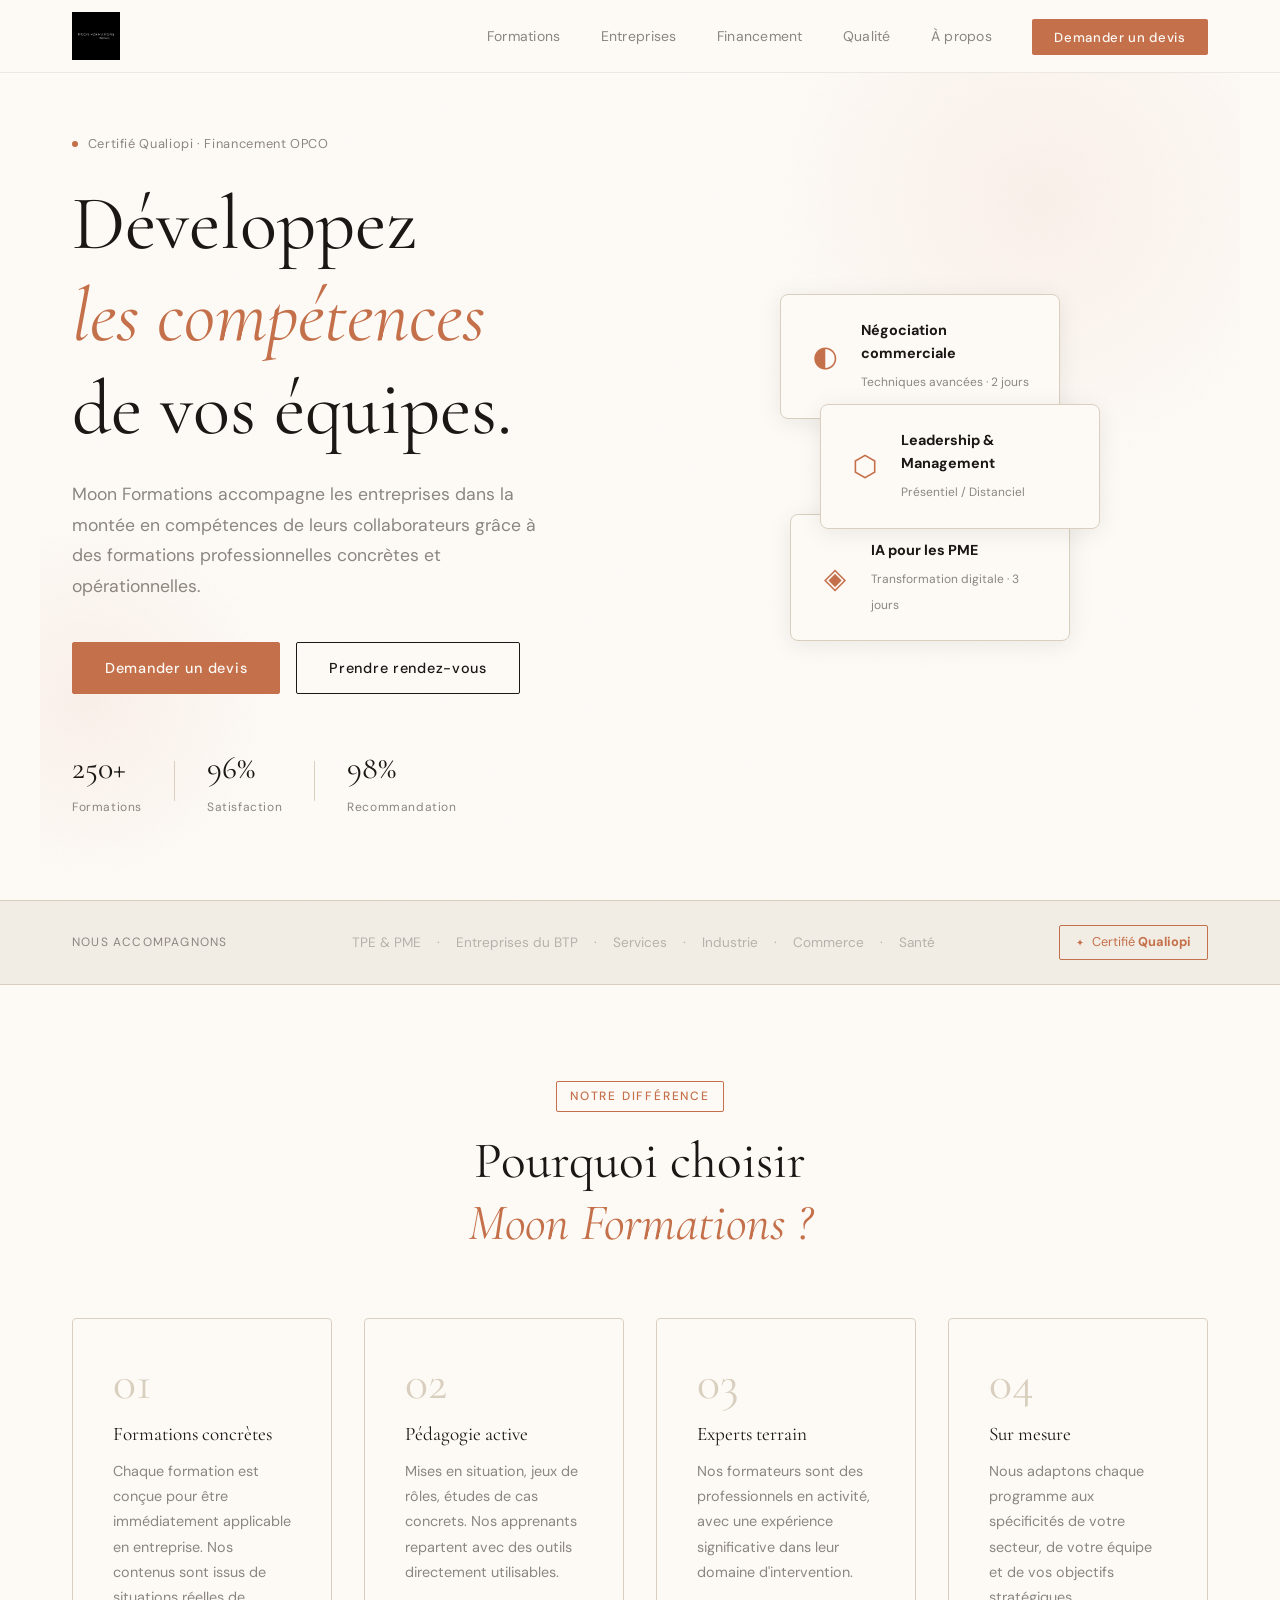
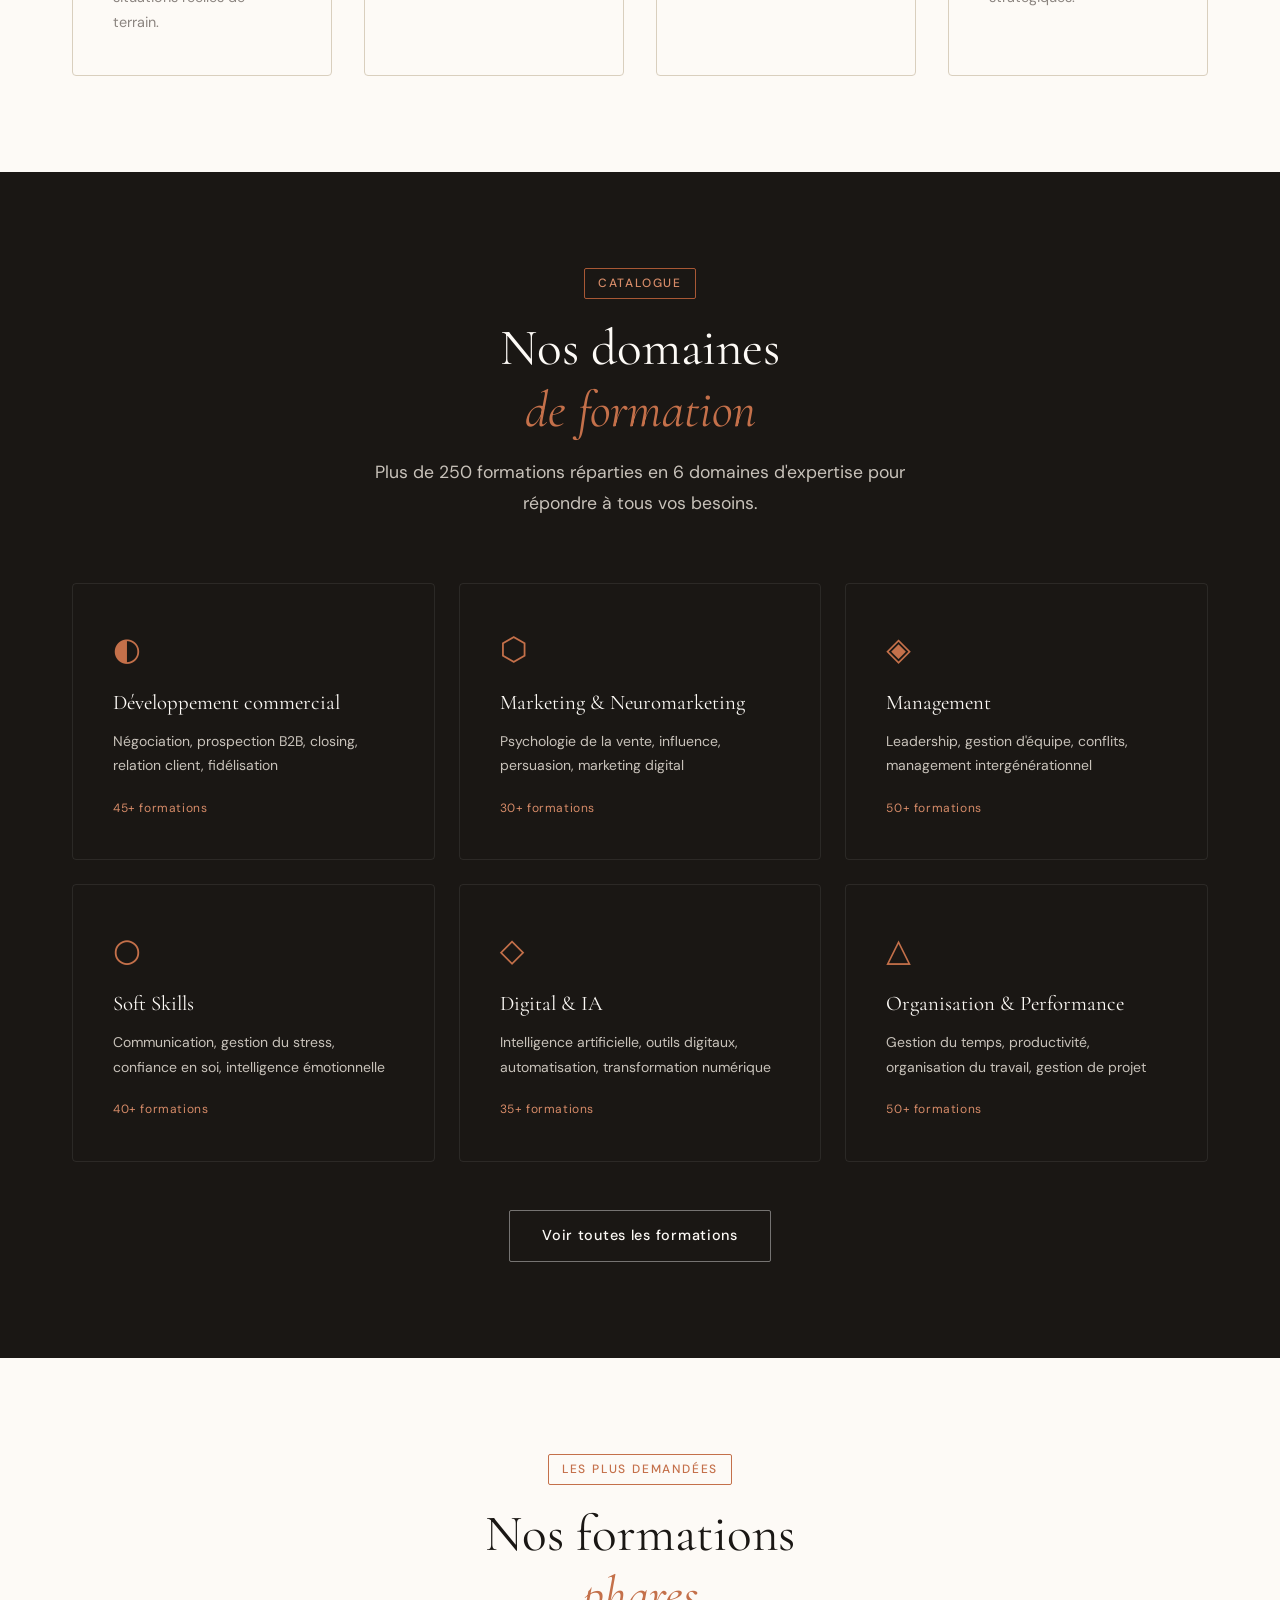
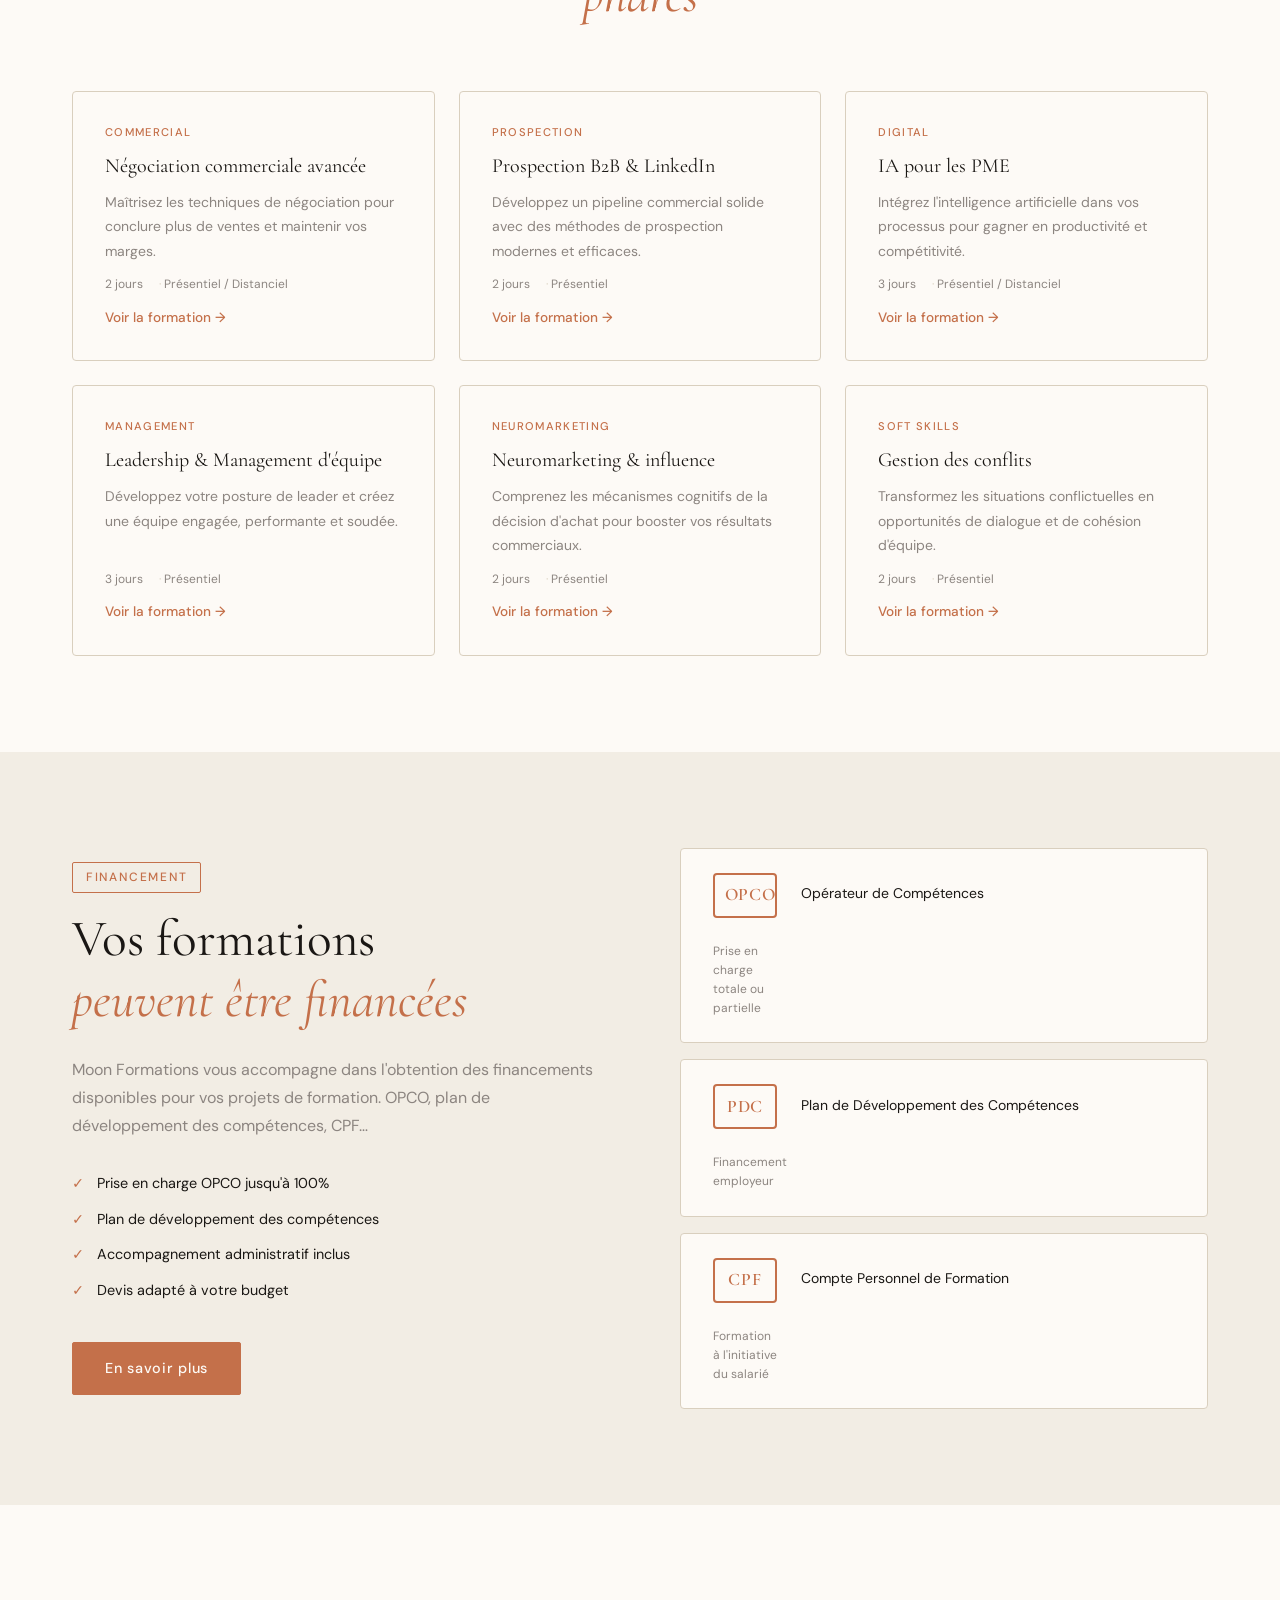
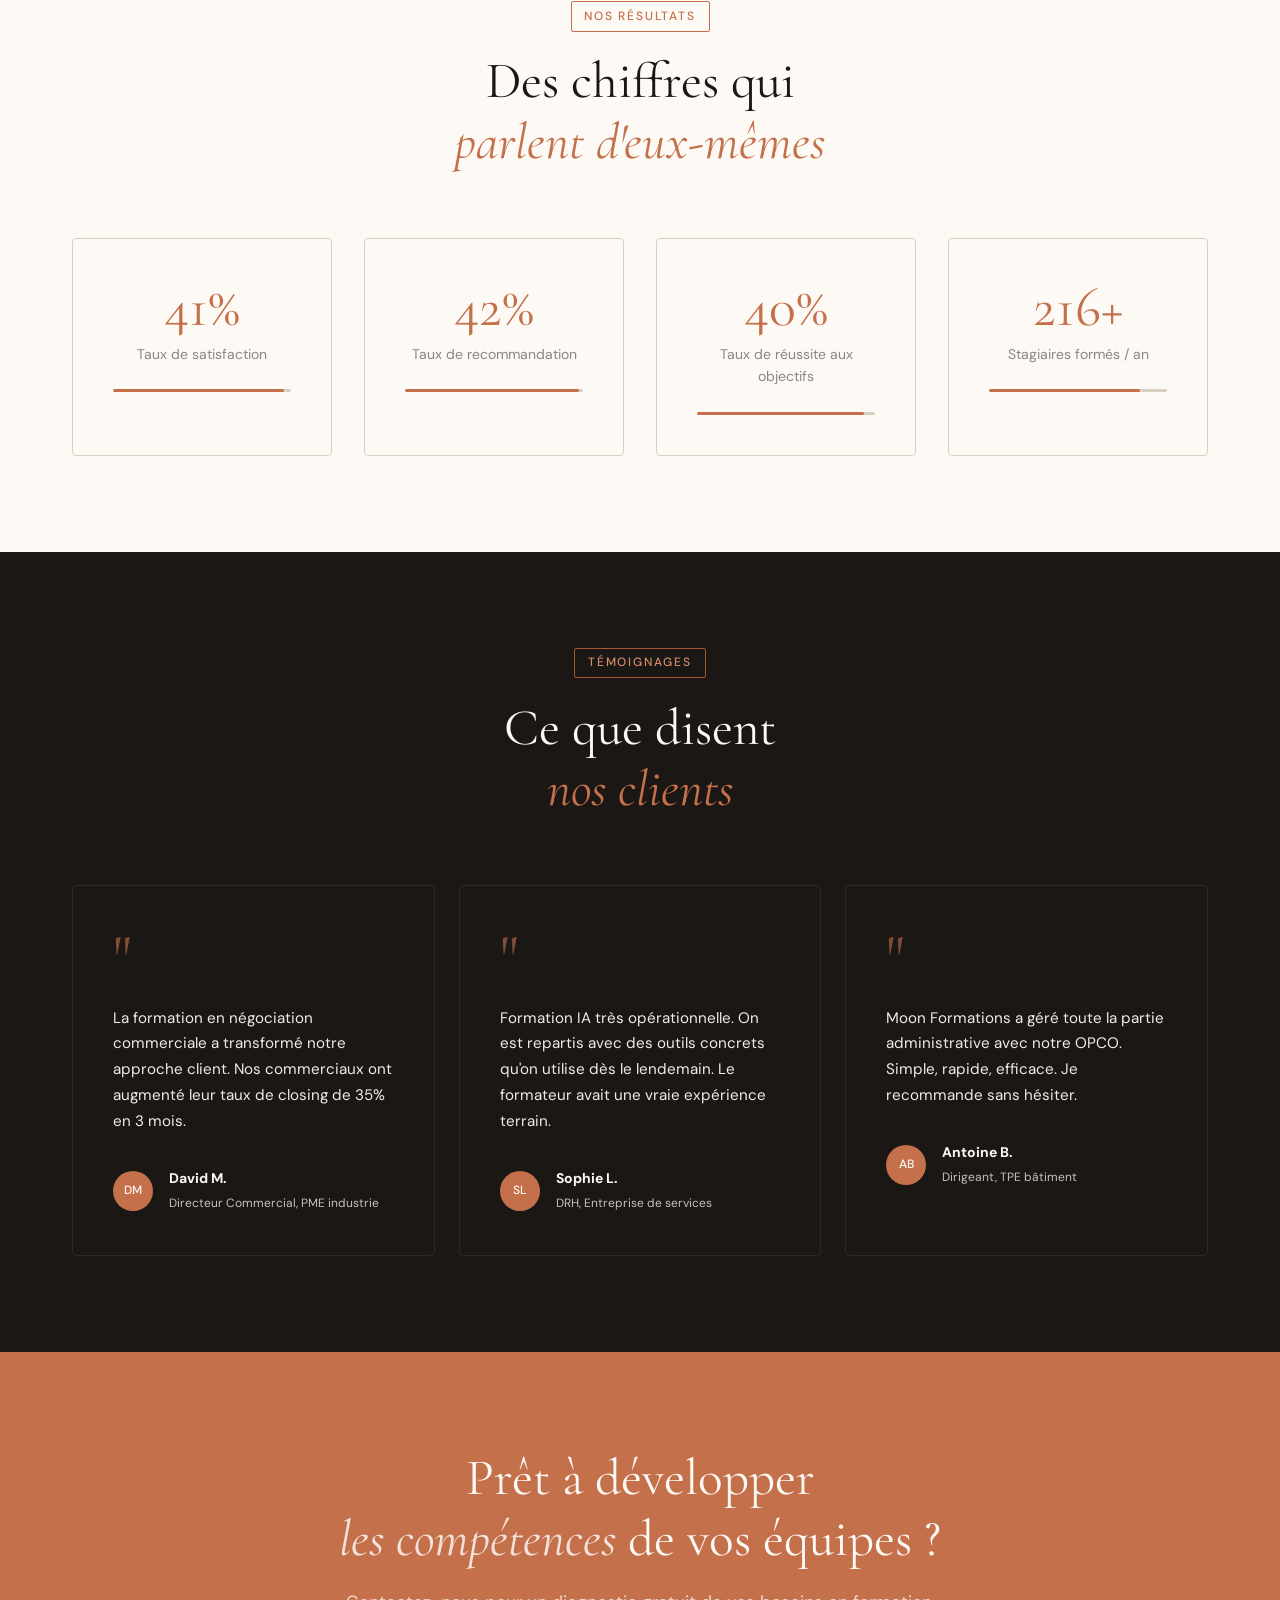
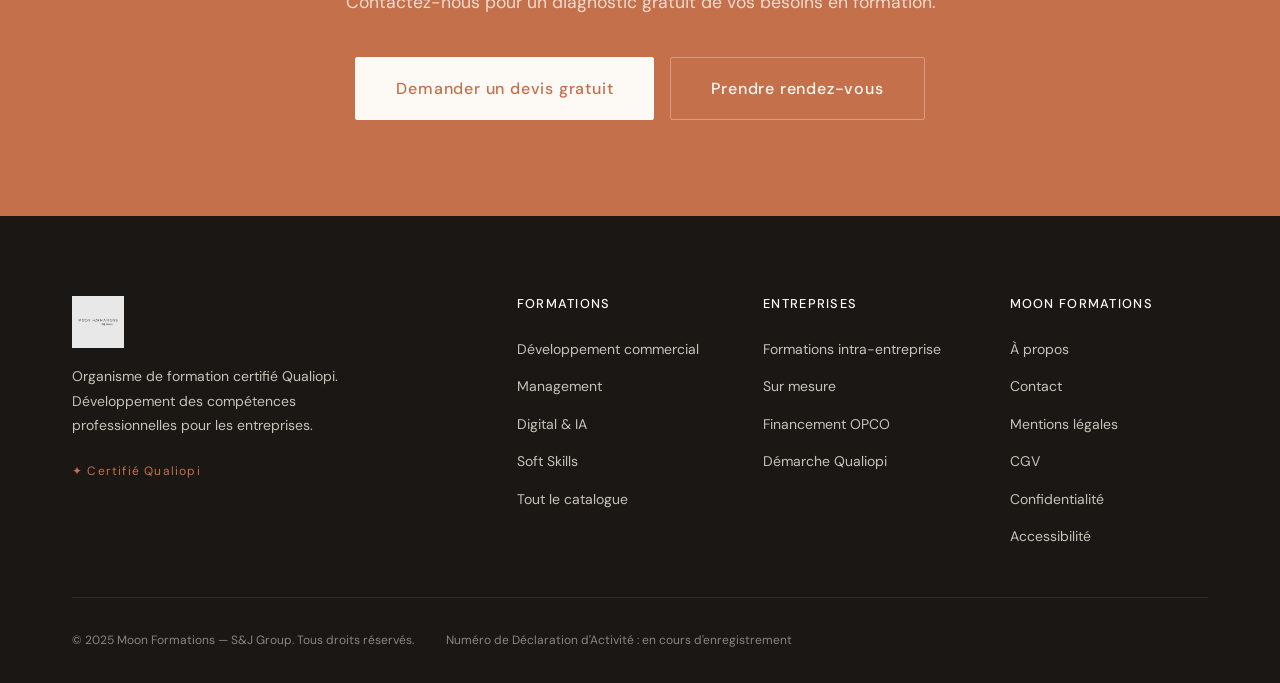
==== index.html @ 765ee3ae "Add files via upload" ====
<!DOCTYPE html>
<html lang="fr">
<head>
  <meta charset="UTF-8">
  <meta name="viewport" content="width=device-width, initial-scale=1.0">
  <title>Moon Formations — Développez les compétences de vos équipes</title>
  <meta name="description" content="Moon Formations, organisme certifié Qualiopi. Formations professionnelles en négociation commerciale, management, IA, soft skills pour TPE et PME. Financement OPCO disponible.">
  <meta name="keywords" content="formation négociation commerciale, formation prospection B2B, formation relation client, formation neuromarketing, formation commerciale entreprise, formation IA PME, formation management, Qualiopi">
  <link rel="preconnect" href="https://fonts.googleapis.com">
  <link rel="preconnect" href="https://fonts.gstatic.com" crossorigin>
  <link href="https://fonts.googleapis.com/css2?family=Cormorant+Garamond:ital,wght@0,300;0,400;0,500;0,600;1,300;1,400&family=DM+Sans:wght@300;400;500&display=swap" rel="stylesheet">
  <link rel="stylesheet" href="styles.css">
</head>
<body>

  <!-- NAVIGATION -->
  <nav class="navbar" id="navbar">
    <div class="nav-container">
      <a href="index.html" class="nav-logo"><img src="logo.png" alt="Moon Formations" class="nav-logo-img"></a>
      <button class="nav-toggle" id="navToggle" aria-label="Menu">
        <span></span><span></span><span></span>
      </button>
      <ul class="nav-menu" id="navMenu">
        <li><a href="catalogue.html" class="nav-link">Formations</a></li>
        <li><a href="entreprises.html" class="nav-link">Entreprises</a></li>
        <li><a href="financement.html" class="nav-link">Financement</a></li>
        <li><a href="qualite.html" class="nav-link">Qualité</a></li>
        <li><a href="apropos.html" class="nav-link">À propos</a></li>
        <li><a href="contact.html" class="nav-cta">Demander un devis</a></li>
      </ul>
    </div>
  </nav>

  <!-- HERO -->
  <section class="hero">
    <div class="hero-bg">
      <div class="hero-grain"></div>
      <div class="hero-circle hero-circle-1"></div>
      <div class="hero-circle hero-circle-2"></div>
    </div>
    <div class="hero-content">
      <div class="hero-badge">
        <span class="badge-dot"></span>
        <span>Certifié Qualiopi · Financement OPCO</span>
      </div>
      <h1 class="hero-title">
        Développez<br>
        <em>les compétences</em><br>
        de vos équipes.
      </h1>
      <p class="hero-subtitle">Moon Formations accompagne les entreprises dans la montée en compétences de leurs collaborateurs grâce à des formations professionnelles concrètes et opérationnelles.</p>
      <div class="hero-actions">
        <a href="contact.html" class="btn btn-primary">Demander un devis</a>
        <a href="contact.html#rdv" class="btn btn-secondary">Prendre rendez-vous</a>
      </div>
      <div class="hero-stats">
        <div class="stat">
          <span class="stat-number">250+</span>
          <span class="stat-label">Formations</span>
        </div>
        <div class="stat-divider"></div>
        <div class="stat">
          <span class="stat-number">96%</span>
          <span class="stat-label">Satisfaction</span>
        </div>
        <div class="stat-divider"></div>
        <div class="stat">
          <span class="stat-number">98%</span>
          <span class="stat-label">Recommandation</span>
        </div>
      </div>
    </div>
    <div class="hero-visual">
      <div class="hero-card-stack">
        <div class="hcard hcard-1">
          <div class="hcard-icon">◐</div>
          <div class="hcard-text">
            <strong>Négociation commerciale</strong>
            <span>Techniques avancées · 2 jours</span>
          </div>
        </div>
        <div class="hcard hcard-2">
          <div class="hcard-icon">⬡</div>
          <div class="hcard-text">
            <strong>Leadership & Management</strong>
            <span>Présentiel / Distanciel</span>
          </div>
        </div>
        <div class="hcard hcard-3">
          <div class="hcard-icon">◈</div>
          <div class="hcard-text">
            <strong>IA pour les PME</strong>
            <span>Transformation digitale · 3 jours</span>
          </div>
        </div>
      </div>
    </div>
  </section>

  <!-- LOGOS / CREDIBILITE -->
  <section class="trust-bar">
    <div class="container">
      <p class="trust-label">Nous accompagnons</p>
      <div class="trust-items">
        <span>TPE & PME</span>
        <span>·</span>
        <span>Entreprises du BTP</span>
        <span>·</span>
        <span>Services</span>
        <span>·</span>
        <span>Industrie</span>
        <span>·</span>
        <span>Commerce</span>
        <span>·</span>
        <span>Santé</span>
      </div>
      <div class="qualiopi-badge">
        <div class="qb-inner">
          <span class="qb-icon">✦</span>
          <span>Certifié <strong>Qualiopi</strong></span>
        </div>
      </div>
    </div>
  </section>

  <!-- POURQUOI CHOISIR MOON -->
  <section class="why section">
    <div class="container">
      <div class="section-header">
        <span class="section-tag">Notre différence</span>
        <h2>Pourquoi choisir<br><em>Moon Formations ?</em></h2>
      </div>
      <div class="why-grid">
        <div class="why-card">
          <div class="why-number">01</div>
          <h3>Formations concrètes</h3>
          <p>Chaque formation est conçue pour être immédiatement applicable en entreprise. Nos contenus sont issus de situations réelles de terrain.</p>
        </div>
        <div class="why-card">
          <div class="why-number">02</div>
          <h3>Pédagogie active</h3>
          <p>Mises en situation, jeux de rôles, études de cas concrets. Nos apprenants repartent avec des outils directement utilisables.</p>
        </div>
        <div class="why-card">
          <div class="why-number">03</div>
          <h3>Experts terrain</h3>
          <p>Nos formateurs sont des professionnels en activité, avec une expérience significative dans leur domaine d'intervention.</p>
        </div>
        <div class="why-card">
          <div class="why-number">04</div>
          <h3>Sur mesure</h3>
          <p>Nous adaptons chaque programme aux spécificités de votre secteur, de votre équipe et de vos objectifs stratégiques.</p>
        </div>
      </div>
    </div>
  </section>

  <!-- DOMAINES -->
  <section class="domains section section-dark">
    <div class="container">
      <div class="section-header light">
        <span class="section-tag">Catalogue</span>
        <h2>Nos domaines<br><em>de formation</em></h2>
        <p>Plus de 250 formations réparties en 6 domaines d'expertise pour répondre à tous vos besoins.</p>
      </div>
      <div class="domains-grid">
        <a href="catalogue.html?cat=commercial" class="domain-card">
          <div class="domain-icon">◐</div>
          <h3>Développement commercial</h3>
          <p>Négociation, prospection B2B, closing, relation client, fidélisation</p>
          <span class="domain-count">45+ formations</span>
        </a>
        <a href="catalogue.html?cat=marketing" class="domain-card">
          <div class="domain-icon">⬡</div>
          <h3>Marketing & Neuromarketing</h3>
          <p>Psychologie de la vente, influence, persuasion, marketing digital</p>
          <span class="domain-count">30+ formations</span>
        </a>
        <a href="catalogue.html?cat=management" class="domain-card">
          <div class="domain-icon">◈</div>
          <h3>Management</h3>
          <p>Leadership, gestion d'équipe, conflits, management intergénérationnel</p>
          <span class="domain-count">50+ formations</span>
        </a>
        <a href="catalogue.html?cat=softskills" class="domain-card">
          <div class="domain-icon">○</div>
          <h3>Soft Skills</h3>
          <p>Communication, gestion du stress, confiance en soi, intelligence émotionnelle</p>
          <span class="domain-count">40+ formations</span>
        </a>
        <a href="catalogue.html?cat=digital" class="domain-card">
          <div class="domain-icon">◇</div>
          <h3>Digital & IA</h3>
          <p>Intelligence artificielle, outils digitaux, automatisation, transformation numérique</p>
          <span class="domain-count">35+ formations</span>
        </a>
        <a href="catalogue.html?cat=organisation" class="domain-card">
          <div class="domain-icon">△</div>
          <h3>Organisation & Performance</h3>
          <p>Gestion du temps, productivité, organisation du travail, gestion de projet</p>
          <span class="domain-count">50+ formations</span>
        </a>
      </div>
      <div class="domains-cta">
        <a href="catalogue.html" class="btn btn-outline-light">Voir toutes les formations</a>
      </div>
    </div>
  </section>

  <!-- FORMATIONS PHARES -->
  <section class="featured section">
    <div class="container">
      <div class="section-header">
        <span class="section-tag">Les plus demandées</span>
        <h2>Nos formations<br><em>phares</em></h2>
      </div>
      <div class="featured-grid">
        <div class="featured-card">
          <div class="fc-tag">Commercial</div>
          <h3>Négociation commerciale avancée</h3>
          <p>Maîtrisez les techniques de négociation pour conclure plus de ventes et maintenir vos marges.</p>
          <div class="fc-meta">
            <span>2 jours</span>
            <span>Présentiel / Distanciel</span>
          </div>
          <a href="formation-negociation.html" class="fc-link">Voir la formation →</a>
        </div>
        <div class="featured-card">
          <div class="fc-tag">Prospection</div>
          <h3>Prospection B2B & LinkedIn</h3>
          <p>Développez un pipeline commercial solide avec des méthodes de prospection modernes et efficaces.</p>
          <div class="fc-meta">
            <span>2 jours</span>
            <span>Présentiel</span>
          </div>
          <a href="formation-prospection.html" class="fc-link">Voir la formation →</a>
        </div>
        <div class="featured-card">
          <div class="fc-tag">Digital</div>
          <h3>IA pour les PME</h3>
          <p>Intégrez l'intelligence artificielle dans vos processus pour gagner en productivité et compétitivité.</p>
          <div class="fc-meta">
            <span>3 jours</span>
            <span>Présentiel / Distanciel</span>
          </div>
          <a href="formation-ia.html" class="fc-link">Voir la formation →</a>
        </div>
        <div class="featured-card">
          <div class="fc-tag">Management</div>
          <h3>Leadership & Management d'équipe</h3>
          <p>Développez votre posture de leader et créez une équipe engagée, performante et soudée.</p>
          <div class="fc-meta">
            <span>3 jours</span>
            <span>Présentiel</span>
          </div>
          <a href="formation-leadership.html" class="fc-link">Voir la formation →</a>
        </div>
        <div class="featured-card">
          <div class="fc-tag">Neuromarketing</div>
          <h3>Neuromarketing & influence</h3>
          <p>Comprenez les mécanismes cognitifs de la décision d'achat pour booster vos résultats commerciaux.</p>
          <div class="fc-meta">
            <span>2 jours</span>
            <span>Présentiel</span>
          </div>
          <a href="formation-neuromarketing.html" class="fc-link">Voir la formation →</a>
        </div>
        <div class="featured-card">
          <div class="fc-tag">Soft Skills</div>
          <h3>Gestion des conflits</h3>
          <p>Transformez les situations conflictuelles en opportunités de dialogue et de cohésion d'équipe.</p>
          <div class="fc-meta">
            <span>2 jours</span>
            <span>Présentiel</span>
          </div>
          <a href="formation-conflits.html" class="fc-link">Voir la formation →</a>
        </div>
      </div>
    </div>
  </section>

  <!-- FINANCEMENT -->
  <section class="funding section section-warm">
    <div class="container">
      <div class="funding-inner">
        <div class="funding-text">
          <span class="section-tag">Financement</span>
          <h2>Vos formations<br><em>peuvent être financées</em></h2>
          <p>Moon Formations vous accompagne dans l'obtention des financements disponibles pour vos projets de formation. OPCO, plan de développement des compétences, CPF…</p>
          <ul class="funding-list">
            <li><span class="fl-check">✓</span> Prise en charge OPCO jusqu'à 100%</li>
            <li><span class="fl-check">✓</span> Plan de développement des compétences</li>
            <li><span class="fl-check">✓</span> Accompagnement administratif inclus</li>
            <li><span class="fl-check">✓</span> Devis adapté à votre budget</li>
          </ul>
          <a href="financement.html" class="btn btn-primary">En savoir plus</a>
        </div>
        <div class="funding-visual">
          <div class="fv-card">
            <div class="fv-logo">OPCO</div>
            <p>Opérateur de Compétences</p>
            <span>Prise en charge totale ou partielle</span>
          </div>
          <div class="fv-card">
            <div class="fv-logo">PDC</div>
            <p>Plan de Développement des Compétences</p>
            <span>Financement employeur</span>
          </div>
          <div class="fv-card">
            <div class="fv-logo">CPF</div>
            <p>Compte Personnel de Formation</p>
            <span>Formation à l'initiative du salarié</span>
          </div>
        </div>
      </div>
    </div>
  </section>

  <!-- INDICATEURS -->
  <section class="indicators section">
    <div class="container">
      <div class="section-header">
        <span class="section-tag">Nos résultats</span>
        <h2>Des chiffres qui<br><em>parlent d'eux-mêmes</em></h2>
      </div>
      <div class="indicators-grid">
        <div class="indicator-card">
          <div class="ic-number">96%</div>
          <div class="ic-label">Taux de satisfaction</div>
          <div class="ic-bar"><div class="ic-fill" style="width:96%"></div></div>
        </div>
        <div class="indicator-card">
          <div class="ic-number">98%</div>
          <div class="ic-label">Taux de recommandation</div>
          <div class="ic-bar"><div class="ic-fill" style="width:98%"></div></div>
        </div>
        <div class="indicator-card">
          <div class="ic-number">94%</div>
          <div class="ic-label">Taux de réussite aux objectifs</div>
          <div class="ic-bar"><div class="ic-fill" style="width:94%"></div></div>
        </div>
        <div class="indicator-card">
          <div class="ic-number">500+</div>
          <div class="ic-label">Stagiaires formés / an</div>
          <div class="ic-bar"><div class="ic-fill" style="width:85%"></div></div>
        </div>
      </div>
    </div>
  </section>

  <!-- TEMOIGNAGES -->
  <section class="testimonials section section-dark">
    <div class="container">
      <div class="section-header light">
        <span class="section-tag">Témoignages</span>
        <h2>Ce que disent<br><em>nos clients</em></h2>
      </div>
      <div class="testimonials-grid">
        <div class="testi-card">
          <div class="testi-quote">"</div>
          <p>La formation en négociation commerciale a transformé notre approche client. Nos commerciaux ont augmenté leur taux de closing de 35% en 3 mois.</p>
          <div class="testi-author">
            <div class="testi-avatar">DM</div>
            <div>
              <strong>David M.</strong>
              <span>Directeur Commercial, PME industrie</span>
            </div>
          </div>
        </div>
        <div class="testi-card">
          <div class="testi-quote">"</div>
          <p>Formation IA très opérationnelle. On est repartis avec des outils concrets qu'on utilise dès le lendemain. Le formateur avait une vraie expérience terrain.</p>
          <div class="testi-author">
            <div class="testi-avatar">SL</div>
            <div>
              <strong>Sophie L.</strong>
              <span>DRH, Entreprise de services</span>
            </div>
          </div>
        </div>
        <div class="testi-card">
          <div class="testi-quote">"</div>
          <p>Moon Formations a géré toute la partie administrative avec notre OPCO. Simple, rapide, efficace. Je recommande sans hésiter.</p>
          <div class="testi-author">
            <div class="testi-avatar">AB</div>
            <div>
              <strong>Antoine B.</strong>
              <span>Dirigeant, TPE bâtiment</span>
            </div>
          </div>
        </div>
      </div>
    </div>
  </section>

  <!-- CTA FINAL -->
  <section class="cta-section">
    <div class="container">
      <div class="cta-inner">
        <h2>Prêt à développer<br><em>les compétences</em> de vos équipes ?</h2>
        <p>Contactez-nous pour un diagnostic gratuit de vos besoins en formation.</p>
        <div class="cta-actions">
          <a href="contact.html" class="btn btn-primary btn-lg">Demander un devis gratuit</a>
          <a href="contact.html#rdv" class="btn btn-ghost btn-lg">Prendre rendez-vous</a>
        </div>
      </div>
    </div>
  </section>

  <!-- FOOTER -->
  <footer class="footer">
    <div class="container">
      <div class="footer-grid">
        <div class="footer-brand">
          <div class="footer-logo"><img src="logo.png" alt="Moon Formations" class="footer-logo-img"></div>
          <p>Organisme de formation certifié Qualiopi. Développement des compétences professionnelles pour les entreprises.</p>
          <div class="footer-qualiopi">✦ Certifié Qualiopi</div>
        </div>
        <div class="footer-col">
          <h4>Formations</h4>
          <ul>
            <li><a href="catalogue.html?cat=commercial">Développement commercial</a></li>
            <li><a href="catalogue.html?cat=management">Management</a></li>
            <li><a href="catalogue.html?cat=digital">Digital & IA</a></li>
            <li><a href="catalogue.html?cat=softskills">Soft Skills</a></li>
            <li><a href="catalogue.html">Tout le catalogue</a></li>
          </ul>
        </div>
        <div class="footer-col">
          <h4>Entreprises</h4>
          <ul>
            <li><a href="entreprises.html">Formations intra-entreprise</a></li>
            <li><a href="entreprises.html#surmesure">Sur mesure</a></li>
            <li><a href="financement.html">Financement OPCO</a></li>
            <li><a href="qualite.html">Démarche Qualiopi</a></li>
          </ul>
        </div>
        <div class="footer-col">
          <h4>Moon Formations</h4>
          <ul>
            <li><a href="apropos.html">À propos</a></li>
            <li><a href="contact.html">Contact</a></li>
            <li><a href="mentions-legales.html">Mentions légales</a></li>
            <li><a href="cgv.html">CGV</a></li>
            <li><a href="confidentialite.html">Confidentialité</a></li>
            <li><a href="accessibilite.html">Accessibilité</a></li>
          </ul>
        </div>
      </div>
      <div class="footer-bottom">
        <p>© 2025 Moon Formations — S&J Group. Tous droits réservés.</p>
        <p>Numéro de Déclaration d'Activité : en cours d'enregistrement</p>
      </div>
    </div>
  </footer>

  <script src="script.js"></script>
</body>
</html>
---- styles.css ----
/* =============================================
   MOON FORMATIONS — STYLESHEET
   Aesthetic: Japandi Premium · Terracotta × Beige × Noir
   ============================================= */

:root {
  --terracotta: #C4704A;
  --terracotta-light: #D68B68;
  --terracotta-dark: #A85835;
  --beige: #F2EDE4;
  --beige-warm: #EDE5D8;
  --beige-dark: #D9CFBE;
  --noir: #1A1714;
  --noir-soft: #2D2926;
  --blanc: #FDFAF6;
  --gris: #8C8580;
  --gris-light: #C8C2BA;

  --font-display: 'Cormorant Garamond', Georgia, serif;
  --font-body: 'DM Sans', system-ui, sans-serif;

  --radius: 2px;
  --radius-lg: 4px;
  --transition: 0.3s cubic-bezier(0.4, 0, 0.2, 1);
  --shadow: 0 4px 24px rgba(26,23,20,0.08);
  --shadow-hover: 0 12px 40px rgba(26,23,20,0.16);
}

/* RESET */
*, *::before, *::after { box-sizing: border-box; margin: 0; padding: 0; }
html { scroll-behavior: smooth; font-size: 16px; }
body {
  font-family: var(--font-body);
  background: var(--blanc);
  color: var(--noir);
  line-height: 1.6;
  -webkit-font-smoothing: antialiased;
}
img { max-width: 100%; display: block; }
a { color: inherit; text-decoration: none; }
ul { list-style: none; }

/* TYPOGRAPHY */
h1, h2, h3, h4, h5 {
  font-family: var(--font-display);
  font-weight: 400;
  line-height: 1.2;
}
h1 { font-size: clamp(3rem, 6vw, 5.5rem); }
h2 { font-size: clamp(2.2rem, 4vw, 3.5rem); }
h3 { font-size: clamp(1.3rem, 2.5vw, 1.8rem); }
em { font-style: italic; color: var(--terracotta); }
p { color: var(--gris); line-height: 1.75; }

/* LAYOUT */
.container { max-width: 1200px; margin: 0 auto; padding: 0 2rem; }
.section { padding: 6rem 0; }
.section-dark { background: var(--noir); }
.section-dark p, .section-dark .stat-label, .section-dark .trust-label { color: var(--gris-light); }
.section-warm { background: var(--beige); }

/* SECTION HEADER */
.section-header { text-align: center; margin-bottom: 4rem; }
.section-header.light h2 { color: var(--blanc); }
.section-header.light .section-tag { color: var(--terracotta-light); border-color: var(--terracotta-dark); }
.section-header.light p { color: var(--gris-light); }
.section-tag {
  display: inline-block;
  font-family: var(--font-body);
  font-size: 0.75rem;
  font-weight: 500;
  letter-spacing: 0.15em;
  text-transform: uppercase;
  color: var(--terracotta);
  border: 1px solid var(--terracotta);
  padding: 0.3rem 0.8rem;
  margin-bottom: 1.2rem;
  border-radius: var(--radius);
}
.section-header h2 { margin-bottom: 1rem; }
.section-header p { max-width: 600px; margin: 0 auto; font-size: 1.1rem; }

/* BUTTONS */
.btn {
  display: inline-flex; align-items: center; gap: 0.5rem;
  font-family: var(--font-body); font-size: 0.9rem; font-weight: 500;
  letter-spacing: 0.05em; padding: 0.85rem 2rem;
  border-radius: var(--radius); cursor: pointer;
  transition: var(--transition); border: 1px solid transparent;
  text-decoration: none;
}
.btn-primary {
  background: var(--terracotta); color: var(--blanc);
  border-color: var(--terracotta);
}
.btn-primary:hover { background: var(--terracotta-dark); border-color: var(--terracotta-dark); transform: translateY(-1px); box-shadow: var(--shadow-hover); }
.btn-secondary {
  background: transparent; color: var(--noir);
  border-color: var(--noir);
}
.btn-secondary:hover { background: var(--noir); color: var(--blanc); }
.btn-outline-light {
  background: transparent; color: var(--blanc);
  border-color: rgba(255,255,255,0.4);
}
.btn-outline-light:hover { background: var(--blanc); color: var(--noir); }
.btn-ghost {
  background: transparent; color: var(--blanc);
  border-color: rgba(255,255,255,0.3);
}
.btn-ghost:hover { border-color: var(--blanc); }
.btn-lg { padding: 1.1rem 2.5rem; font-size: 1rem; }

/* ===== NAVBAR ===== */
.navbar {
  position: fixed; top: 0; left: 0; right: 0; z-index: 1000;
  background: rgba(253,250,246,0.92); backdrop-filter: blur(12px);
  border-bottom: 1px solid rgba(26,23,20,0.08);
  transition: var(--transition);
}
.navbar.scrolled { box-shadow: var(--shadow); }
.nav-container {
  max-width: 1200px; margin: 0 auto; padding: 0 2rem;
  display: flex; align-items: center; justify-content: space-between;
  height: 72px;
}
.nav-logo { display: flex; flex-direction: column; line-height: 1.1; }
.logo-moon { font-family: var(--font-display); font-size: 1.4rem; font-weight: 300; letter-spacing: 0.15em; color: var(--noir); }
.logo-formations { font-family: var(--font-display); font-size: 0.7rem; font-weight: 300; letter-spacing: 0.35em; color: var(--terracotta); }
.logo-group { font-size: 0.6rem; letter-spacing: 0.2em; color: var(--gris); margin-top: 1px; }
.nav-menu { display: flex; align-items: center; gap: 2.5rem; }
.nav-link { font-size: 0.875rem; font-weight: 400; color: var(--gris); transition: var(--transition); letter-spacing: 0.02em; }
.nav-link:hover { color: var(--noir); }
.nav-cta {
  font-size: 0.825rem; font-weight: 500; letter-spacing: 0.05em;
  padding: 0.6rem 1.4rem; background: var(--terracotta);
  color: var(--blanc) !important; border-radius: var(--radius); transition: var(--transition);
}
.nav-cta:hover { background: var(--terracotta-dark); }
.nav-toggle { display: none; flex-direction: column; gap: 5px; background: none; border: none; cursor: pointer; padding: 4px; }
.nav-toggle span { width: 22px; height: 1.5px; background: var(--noir); transition: var(--transition); display: block; }

/* ===== HERO ===== */
.hero {
  min-height: 100vh; display: flex; align-items: center;
  padding-top: 72px; position: relative; overflow: hidden;
  background: var(--blanc);
}
.hero-bg { position: absolute; inset: 0; overflow: hidden; }
.hero-grain {
  position: absolute; inset: 0;
  background-image: url("data:image/svg+xml,%3Csvg viewBox='0 0 256 256' xmlns='http://www.w3.org/2000/svg'%3E%3Cfilter id='noise'%3E%3CfeTurbulence type='fractalNoise' baseFrequency='0.9' numOctaves='4' stitchTiles='stitch'/%3E%3C/filter%3E%3Crect width='100%25' height='100%25' filter='url(%23noise)' opacity='0.03'/%3E%3C/svg%3E");
  opacity: 0.4;
}
.hero-circle {
  position: absolute; border-radius: 50%;
  background: radial-gradient(circle, rgba(196,112,74,0.08) 0%, transparent 70%);
}
.hero-circle-1 { width: 600px; height: 600px; right: -100px; top: -100px; }
.hero-circle-2 { width: 400px; height: 400px; left: -150px; bottom: 0; }
.hero > .container, .hero-content { position: relative; z-index: 1; }
.hero {
  display: grid; grid-template-columns: 1fr 1fr;
  gap: 4rem; align-items: center;
  max-width: 1200px; margin: 0 auto; padding: 8rem 2rem 5rem;
}
.hero-badge {
  display: inline-flex; align-items: center; gap: 0.6rem;
  font-size: 0.8rem; color: var(--gris); letter-spacing: 0.05em;
  margin-bottom: 1.5rem;
}
.badge-dot { width: 6px; height: 6px; background: var(--terracotta); border-radius: 50%; flex-shrink: 0; }
.hero-title { margin-bottom: 1.5rem; }
.hero-subtitle { font-size: 1.1rem; max-width: 480px; margin-bottom: 2.5rem; }
.hero-actions { display: flex; gap: 1rem; flex-wrap: wrap; margin-bottom: 3rem; }
.hero-stats { display: flex; align-items: center; gap: 2rem; }
.stat-number { display: block; font-family: var(--font-display); font-size: 2rem; color: var(--noir); }
.stat-label { font-size: 0.75rem; color: var(--gris); letter-spacing: 0.05em; }
.stat-divider { width: 1px; height: 40px; background: var(--beige-dark); }
.hero-visual { position: relative; display: flex; justify-content: center; }
.hero-card-stack { position: relative; width: 360px; height: 360px; }
.hcard {
  position: absolute; background: var(--blanc);
  border: 1px solid var(--beige-dark); border-radius: 8px;
  padding: 1.5rem; display: flex; align-items: center; gap: 1rem;
  box-shadow: var(--shadow); width: 280px;
  transition: var(--transition);
}
.hcard:hover { box-shadow: var(--shadow-hover); transform: translateY(-2px); }
.hcard-1 { top: 0; left: 20px; transform: rotate(-2deg); }
.hcard-2 { top: 110px; left: 60px; z-index: 2; transform: rotate(0.5deg); }
.hcard-3 { top: 220px; left: 30px; transform: rotate(1.5deg); }
.hcard-icon { font-size: 1.8rem; color: var(--terracotta); flex-shrink: 0; width: 40px; text-align: center; }
.hcard-text strong { display: block; font-size: 0.9rem; color: var(--noir); margin-bottom: 0.2rem; }
.hcard-text span { font-size: 0.75rem; color: var(--gris); }

/* ===== TRUST BAR ===== */
.trust-bar { background: var(--beige); padding: 1.5rem 0; border-top: 1px solid var(--beige-dark); border-bottom: 1px solid var(--beige-dark); }
.trust-bar .container { display: flex; align-items: center; gap: 2rem; justify-content: space-between; flex-wrap: wrap; }
.trust-label { font-size: 0.75rem; letter-spacing: 0.1em; text-transform: uppercase; color: var(--gris); white-space: nowrap; }
.trust-items { display: flex; gap: 1rem; flex-wrap: wrap; align-items: center; font-size: 0.85rem; color: var(--noir-soft); }
.trust-items span:not([class]) { opacity: 0.3; }
.qualiopi-badge { flex-shrink: 0; }
.qb-inner {
  display: flex; align-items: center; gap: 0.5rem;
  border: 1px solid var(--terracotta); padding: 0.4rem 1rem;
  border-radius: var(--radius); font-size: 0.8rem; color: var(--terracotta);
}
.qb-icon { font-size: 0.6rem; }

/* ===== WHY ===== */
.why-grid { display: grid; grid-template-columns: repeat(auto-fit, minmax(240px, 1fr)); gap: 2rem; }
.why-card {
  padding: 2.5rem; border: 1px solid var(--beige-dark); border-radius: var(--radius-lg);
  background: var(--blanc); transition: var(--transition); position: relative;
}
.why-card:hover { border-color: var(--terracotta); box-shadow: var(--shadow); transform: translateY(-2px); }
.why-number { font-family: var(--font-display); font-size: 3rem; color: var(--beige-dark); line-height: 1; margin-bottom: 1rem; }
.why-card h3 { font-size: 1.2rem; margin-bottom: 0.8rem; color: var(--noir); }
.why-card p { font-size: 0.9rem; }

/* ===== DOMAINS ===== */
.domains-grid { display: grid; grid-template-columns: repeat(auto-fit, minmax(300px, 1fr)); gap: 1.5rem; margin-bottom: 3rem; }
.domain-card {
  padding: 2.5rem; border: 1px solid rgba(255,255,255,0.08);
  border-radius: var(--radius-lg); transition: var(--transition);
  display: block; cursor: pointer;
}
.domain-card:hover { background: rgba(255,255,255,0.05); border-color: var(--terracotta); transform: translateY(-2px); }
.domain-icon { font-size: 2rem; color: var(--terracotta); margin-bottom: 1rem; display: block; }
.domain-card h3 { color: var(--blanc); font-size: 1.3rem; margin-bottom: 0.8rem; }
.domain-card p { color: var(--gris-light); font-size: 0.875rem; margin-bottom: 1rem; }
.domain-count { font-size: 0.75rem; color: var(--terracotta-light); letter-spacing: 0.05em; }
.domains-cta { text-align: center; }

/* ===== FEATURED ===== */
.featured-grid { display: grid; grid-template-columns: repeat(auto-fit, minmax(320px, 1fr)); gap: 1.5rem; }
.featured-card {
  padding: 2rem; border: 1px solid var(--beige-dark); border-radius: var(--radius-lg);
  background: var(--blanc); transition: var(--transition);
  display: flex; flex-direction: column; gap: 0.75rem;
}
.featured-card:hover { border-color: var(--terracotta); box-shadow: var(--shadow-hover); transform: translateY(-2px); }
.fc-tag { font-size: 0.7rem; letter-spacing: 0.12em; text-transform: uppercase; color: var(--terracotta); font-weight: 500; }
.featured-card h3 { font-size: 1.25rem; color: var(--noir); }
.featured-card p { font-size: 0.875rem; flex: 1; }
.fc-meta { display: flex; gap: 1rem; font-size: 0.75rem; color: var(--gris); }
.fc-meta span::before { content: '· '; color: var(--beige-dark); }
.fc-meta span:first-child::before { content: ''; }
.fc-link { font-size: 0.85rem; color: var(--terracotta); font-weight: 500; transition: var(--transition); }
.fc-link:hover { color: var(--terracotta-dark); }

/* ===== FUNDING ===== */
.funding-inner { display: grid; grid-template-columns: 1fr 1fr; gap: 5rem; align-items: center; }
.funding-text .section-tag { margin-bottom: 1rem; }
.funding-text h2 { margin-bottom: 1.5rem; }
.funding-text p { margin-bottom: 2rem; }
.funding-list { margin-bottom: 2.5rem; display: flex; flex-direction: column; gap: 0.8rem; }
.funding-list li { display: flex; align-items: center; gap: 0.8rem; font-size: 0.9rem; color: var(--noir); }
.fl-check { color: var(--terracotta); font-weight: 700; flex-shrink: 0; }
.funding-visual { display: flex; flex-direction: column; gap: 1rem; }
.fv-card {
  padding: 1.5rem 2rem; border: 1px solid var(--beige-dark);
  border-radius: var(--radius-lg); background: var(--blanc);
  display: grid; grid-template-columns: 64px 1fr;
  align-items: center; gap: 1.5rem; transition: var(--transition);
}
.fv-card:hover { border-color: var(--terracotta); box-shadow: var(--shadow); }
.fv-logo {
  font-family: var(--font-display); font-size: 1.1rem; font-weight: 600;
  color: var(--terracotta); border: 2px solid var(--terracotta);
  border-radius: 4px; padding: 0.4rem 0.6rem; text-align: center;
  letter-spacing: 0.05em;
}
.fv-card p { font-size: 0.875rem; color: var(--noir); margin-bottom: 0.2rem; }
.fv-card span { font-size: 0.75rem; color: var(--gris); }

/* ===== INDICATORS ===== */
.indicators-grid { display: grid; grid-template-columns: repeat(auto-fit, minmax(220px, 1fr)); gap: 2rem; }
.indicator-card {
  padding: 2.5rem; text-align: center; border: 1px solid var(--beige-dark);
  border-radius: var(--radius-lg); background: var(--blanc); transition: var(--transition);
}
.indicator-card:hover { border-color: var(--terracotta); box-shadow: var(--shadow); }
.ic-number { font-family: var(--font-display); font-size: 3.5rem; color: var(--terracotta); line-height: 1; margin-bottom: 0.5rem; }
.ic-label { font-size: 0.875rem; color: var(--gris); margin-bottom: 1.5rem; }
.ic-bar { height: 3px; background: var(--beige-dark); border-radius: 2px; overflow: hidden; }
.ic-fill { height: 100%; background: var(--terracotta); border-radius: 2px; transition: width 1.5s ease; }

/* ===== TESTIMONIALS ===== */
.testimonials-grid { display: grid; grid-template-columns: repeat(auto-fit, minmax(300px, 1fr)); gap: 1.5rem; }
.testi-card {
  padding: 2.5rem; border: 1px solid rgba(255,255,255,0.08);
  border-radius: var(--radius-lg); position: relative;
  transition: var(--transition);
}
.testi-card:hover { background: rgba(255,255,255,0.03); border-color: var(--terracotta); }
.testi-quote {
  font-family: var(--font-display); font-size: 4rem; color: var(--terracotta);
  line-height: 1; margin-bottom: 1rem; opacity: 0.6;
}
.testi-card p { color: var(--beige); font-size: 0.95rem; line-height: 1.7; margin-bottom: 2rem; }
.testi-author { display: flex; align-items: center; gap: 1rem; }
.testi-avatar {
  width: 40px; height: 40px; border-radius: 50%;
  background: var(--terracotta); color: var(--blanc);
  display: flex; align-items: center; justify-content: center;
  font-size: 0.75rem; font-weight: 500; flex-shrink: 0;
}
.testi-author strong { display: block; color: var(--blanc); font-size: 0.875rem; }
.testi-author span { font-size: 0.75rem; color: var(--gris-light); }

/* ===== CTA SECTION ===== */
.cta-section { background: var(--terracotta); padding: 6rem 0; }
.cta-inner { text-align: center; }
.cta-inner h2 { color: var(--blanc); margin-bottom: 1rem; }
.cta-inner em { color: rgba(255,255,255,0.8); }
.cta-inner p { color: rgba(255,255,255,0.75); margin-bottom: 2.5rem; font-size: 1.1rem; }
.cta-actions { display: flex; gap: 1rem; justify-content: center; flex-wrap: wrap; }
.cta-actions .btn-primary { background: var(--blanc); color: var(--terracotta); border-color: var(--blanc); }
.cta-actions .btn-primary:hover { background: var(--beige); }

/* ===== FOOTER ===== */
.footer { background: var(--noir); padding: 5rem 0 2rem; }
.footer-grid { display: grid; grid-template-columns: 2fr 1fr 1fr 1fr; gap: 3rem; margin-bottom: 3rem; }
.footer-brand p { font-size: 0.875rem; color: var(--gris-light); margin: 1rem 0 1.5rem; max-width: 280px; }
.footer-logo { margin-bottom: 0.5rem; }
.footer-logo .logo-moon { color: var(--blanc); }
.footer-qualiopi { font-size: 0.75rem; color: var(--terracotta); letter-spacing: 0.1em; }
.footer-col h4 { color: var(--blanc); font-family: var(--font-body); font-size: 0.8rem; font-weight: 500; letter-spacing: 0.1em; text-transform: uppercase; margin-bottom: 1.5rem; }
.footer-col ul { display: flex; flex-direction: column; gap: 0.75rem; }
.footer-col a { font-size: 0.875rem; color: var(--gris-light); transition: var(--transition); }
.footer-col a:hover { color: var(--terracotta-light); }
.footer-bottom { border-top: 1px solid rgba(255,255,255,0.08); padding-top: 2rem; display: flex; gap: 2rem; flex-wrap: wrap; }
.footer-bottom p { font-size: 0.75rem; color: var(--gris); }

/* =============================================
   CATALOGUE PAGE
   ============================================= */
.catalogue-hero { padding: 8rem 0 4rem; background: var(--noir); }
.catalogue-hero h1 { color: var(--blanc); }
.catalogue-hero p { color: var(--gris-light); max-width: 600px; margin-top: 1rem; }
.catalogue-layout { display: grid; grid-template-columns: 280px 1fr; gap: 3rem; padding: 4rem 0; }
.filters-panel { position: sticky; top: 100px; height: fit-content; }
.filter-group { margin-bottom: 2rem; }
.filter-group h4 { font-family: var(--font-body); font-size: 0.75rem; font-weight: 500; letter-spacing: 0.12em; text-transform: uppercase; color: var(--gris); margin-bottom: 1rem; }
.filter-search {
  width: 100%; padding: 0.75rem 1rem; border: 1px solid var(--beige-dark);
  border-radius: var(--radius); font-family: var(--font-body); font-size: 0.875rem;
  background: var(--blanc); color: var(--noir); outline: none;
  transition: var(--transition);
}
.filter-search:focus { border-color: var(--terracotta); }
.filter-options { display: flex; flex-direction: column; gap: 0.5rem; }
.filter-option {
  display: flex; align-items: center; gap: 0.75rem;
  padding: 0.5rem 0.75rem; border-radius: var(--radius);
  cursor: pointer; transition: var(--transition); font-size: 0.875rem;
}
.filter-option:hover, .filter-option.active { background: var(--beige); color: var(--terracotta); }
.filter-option input { accent-color: var(--terracotta); }
.filter-count { margin-left: auto; font-size: 0.75rem; color: var(--gris); }
.catalogue-header { display: flex; align-items: center; justify-content: space-between; margin-bottom: 2rem; flex-wrap: wrap; gap: 1rem; }
.catalogue-count { font-size: 0.875rem; color: var(--gris); }
.catalogue-sort { padding: 0.6rem 1rem; border: 1px solid var(--beige-dark); border-radius: var(--radius); font-family: var(--font-body); font-size: 0.875rem; background: var(--blanc); outline: none; cursor: pointer; }
.formations-grid { display: grid; grid-template-columns: repeat(auto-fill, minmax(300px, 1fr)); gap: 1.5rem; }
.formation-card {
  border: 1px solid var(--beige-dark); border-radius: var(--radius-lg);
  padding: 2rem; background: var(--blanc); transition: var(--transition);
  display: flex; flex-direction: column; gap: 0.75rem;
  cursor: pointer;
}
.formation-card:hover { border-color: var(--terracotta); box-shadow: var(--shadow-hover); transform: translateY(-2px); }
.formation-card.hidden { display: none; }
.card-category { font-size: 0.7rem; letter-spacing: 0.12em; text-transform: uppercase; color: var(--terracotta); font-weight: 500; }
.card-title { font-family: var(--font-display); font-size: 1.3rem; color: var(--noir); }
.card-description { font-size: 0.85rem; color: var(--gris); flex: 1; }
.card-meta { display: flex; gap: 1rem; font-size: 0.75rem; color: var(--gris); flex-wrap: wrap; }
.card-meta-item { display: flex; align-items: center; gap: 0.3rem; }
.card-actions { display: flex; gap: 0.75rem; margin-top: 0.5rem; }
.card-btn-primary { flex: 1; text-align: center; padding: 0.6rem; background: var(--terracotta); color: var(--blanc); border-radius: var(--radius); font-size: 0.8rem; font-weight: 500; transition: var(--transition); }
.card-btn-primary:hover { background: var(--terracotta-dark); }
.card-btn-secondary { padding: 0.6rem 1rem; border: 1px solid var(--beige-dark); border-radius: var(--radius); font-size: 0.8rem; color: var(--gris); transition: var(--transition); }
.card-btn-secondary:hover { border-color: var(--noir); color: var(--noir); }

/* =============================================
   FORMATION DETAIL PAGE
   ============================================= */
.formation-hero { padding: 8rem 0 4rem; background: var(--noir); }
.formation-breadcrumb { display: flex; gap: 0.5rem; font-size: 0.8rem; color: var(--gris-light); margin-bottom: 1.5rem; }
.formation-breadcrumb a:hover { color: var(--terracotta-light); }
.formation-hero h1 { color: var(--blanc); font-size: clamp(2rem, 4vw, 3rem); margin-bottom: 1rem; }
.formation-hero-meta { display: flex; gap: 2rem; flex-wrap: wrap; margin-top: 1.5rem; }
.fhm-item { display: flex; flex-direction: column; gap: 0.2rem; }
.fhm-label { font-size: 0.7rem; letter-spacing: 0.1em; text-transform: uppercase; color: var(--gris); }
.fhm-value { font-size: 0.95rem; color: var(--blanc); }
.formation-layout { display: grid; grid-template-columns: 1fr 340px; gap: 4rem; padding: 4rem 0; }
.formation-main > * + * { margin-top: 3rem; }
.formation-section h2 { font-size: 1.8rem; margin-bottom: 1.5rem; }
.formation-list { display: flex; flex-direction: column; gap: 0.75rem; }
.formation-list li { display: flex; gap: 0.75rem; font-size: 0.9rem; color: var(--gris); }
.formation-list li::before { content: '→'; color: var(--terracotta); flex-shrink: 0; font-weight: 600; }
.program-module { border: 1px solid var(--beige-dark); border-radius: var(--radius-lg); overflow: hidden; margin-bottom: 1rem; }
.pm-header { padding: 1.2rem 1.5rem; display: flex; justify-content: space-between; align-items: center; cursor: pointer; background: var(--blanc); transition: var(--transition); }
.pm-header:hover { background: var(--beige); }
.pm-header h4 { font-size: 1rem; color: var(--noir); }
.pm-toggle { font-size: 1.2rem; color: var(--terracotta); transition: var(--transition); }
.pm-content { padding: 1.5rem; border-top: 1px solid var(--beige-dark); display: none; }
.pm-content.open { display: block; }
.formation-sidebar { position: sticky; top: 100px; height: fit-content; display: flex; flex-direction: column; gap: 1.5rem; }
.sidebar-card { border: 1px solid var(--beige-dark); border-radius: var(--radius-lg); padding: 2rem; background: var(--blanc); }
.sidebar-card h3 { font-size: 1.1rem; margin-bottom: 1.5rem; }
.sidebar-price { font-family: var(--font-display); font-size: 2.5rem; color: var(--terracotta); margin-bottom: 0.5rem; }
.sidebar-price-note { font-size: 0.8rem; color: var(--gris); margin-bottom: 1.5rem; }
.sidebar-details { display: flex; flex-direction: column; gap: 0.75rem; margin-bottom: 2rem; }
.sd-item { display: flex; justify-content: space-between; font-size: 0.875rem; border-bottom: 1px solid var(--beige-dark); padding-bottom: 0.75rem; }
.sd-label { color: var(--gris); }
.sd-value { color: var(--noir); font-weight: 500; }
.sidebar-card .btn { width: 100%; justify-content: center; margin-bottom: 0.75rem; }
.handicap-note { font-size: 0.8rem; color: var(--gris); display: flex; gap: 0.5rem; padding: 0.75rem; background: var(--beige); border-radius: var(--radius); }

/* =============================================
   CONTACT PAGE
   ============================================= */
.contact-section { padding: 8rem 0; }
.contact-grid { display: grid; grid-template-columns: 1fr 1fr; gap: 5rem; align-items: start; }
.contact-info h2 { margin-bottom: 1.5rem; }
.contact-info p { margin-bottom: 2rem; }
.contact-details { display: flex; flex-direction: column; gap: 1.5rem; }
.contact-detail { display: flex; gap: 1rem; align-items: flex-start; }
.cd-icon { width: 36px; height: 36px; background: var(--beige); border-radius: var(--radius); display: flex; align-items: center; justify-content: center; flex-shrink: 0; font-size: 0.9rem; }
.cd-text strong { display: block; font-size: 0.8rem; letter-spacing: 0.08em; text-transform: uppercase; color: var(--gris); margin-bottom: 0.2rem; }
.cd-text span { color: var(--noir); }
.contact-form { background: var(--blanc); }
.form-group { margin-bottom: 1.5rem; }
.form-row { display: grid; grid-template-columns: 1fr 1fr; gap: 1rem; }
.form-label { display: block; font-size: 0.8rem; letter-spacing: 0.08em; text-transform: uppercase; color: var(--gris); margin-bottom: 0.5rem; }
.form-input, .form-textarea, .form-select {
  width: 100%; padding: 0.85rem 1rem; border: 1px solid var(--beige-dark);
  border-radius: var(--radius); font-family: var(--font-body); font-size: 0.9rem;
  background: var(--blanc); color: var(--noir); outline: none; transition: var(--transition);
}
.form-textarea { resize: vertical; min-height: 140px; }
.form-input:focus, .form-textarea:focus, .form-select:focus { border-color: var(--terracotta); box-shadow: 0 0 0 3px rgba(196,112,74,0.1); }
.form-submit { width: 100%; }
.rdv-section { padding: 4rem 0; background: var(--beige); }

/* =============================================
   QUALITE PAGE
   ============================================= */
.qualite-hero { padding: 8rem 0 4rem; background: var(--noir); }
.qualite-hero h1 { color: var(--blanc); }
.qualite-hero p { color: var(--gris-light); max-width: 600px; margin-top: 1rem; }
.qualiopi-main { padding: 5rem 0; }
.qualiopi-intro { display: grid; grid-template-columns: 1fr 1fr; gap: 5rem; align-items: center; margin-bottom: 5rem; }
.qualiopi-intro h2 { margin-bottom: 1.5rem; }
.qualiopi-intro p { margin-bottom: 1rem; }
.qualiopi-cert {
  background: var(--noir); color: var(--blanc); padding: 3rem;
  border-radius: var(--radius-lg); text-align: center;
}
.qc-logo { font-family: var(--font-display); font-size: 3rem; color: var(--terracotta); margin-bottom: 1rem; }
.qc-title { font-size: 1.2rem; margin-bottom: 0.5rem; }
.qc-subtitle { font-size: 0.85rem; color: var(--gris-light); margin-bottom: 2rem; }
.qc-badge { display: inline-block; padding: 0.5rem 1.5rem; border: 1px solid var(--terracotta); color: var(--terracotta); font-size: 0.8rem; letter-spacing: 0.1em; border-radius: var(--radius); }
.criteres-grid { display: grid; grid-template-columns: repeat(auto-fill, minmax(320px, 1fr)); gap: 1.5rem; }
.critere-card { padding: 2rem; border: 1px solid var(--beige-dark); border-radius: var(--radius-lg); }
.critere-num { font-family: var(--font-display); font-size: 2.5rem; color: var(--terracotta); margin-bottom: 0.5rem; }
.critere-card h3 { font-size: 1.1rem; margin-bottom: 0.75rem; }
.critere-card p { font-size: 0.875rem; }
.amelioration { padding: 5rem 0; background: var(--beige); }
.amelioration-grid { display: grid; grid-template-columns: repeat(auto-fit, minmax(220px, 1fr)); gap: 2rem; }
.am-card { text-align: center; padding: 2rem; }
.am-icon { font-size: 2rem; margin-bottom: 1rem; color: var(--terracotta); }
.am-card h4 { margin-bottom: 0.5rem; }
.am-card p { font-size: 0.875rem; }

/* =============================================
   A PROPOS PAGE
   ============================================= */
.apropos-hero { padding: 8rem 0 4rem; background: var(--noir); }
.apropos-hero h1 { color: var(--blanc); }
.apropos-hero p { color: var(--gris-light); max-width: 600px; margin-top: 1rem; }
.apropos-main { padding: 5rem 0; }
.apropos-grid { display: grid; grid-template-columns: 1fr 1fr; gap: 5rem; align-items: center; margin-bottom: 5rem; }
.apropos-grid h2 { margin-bottom: 1.5rem; }
.apropos-grid p { margin-bottom: 1rem; }
.values-grid { display: grid; grid-template-columns: repeat(auto-fit, minmax(240px, 1fr)); gap: 2rem; margin-top: 4rem; }
.value-card { padding: 2rem; border: 1px solid var(--beige-dark); border-radius: var(--radius-lg); }
.value-icon { font-size: 1.5rem; margin-bottom: 1rem; color: var(--terracotta); }
.value-card h4 { margin-bottom: 0.5rem; font-size: 1.1rem; }
.value-card p { font-size: 0.875rem; }
.pedagogie { padding: 5rem 0; background: var(--beige); }
.pedagogie-steps { display: grid; grid-template-columns: repeat(auto-fit, minmax(200px, 1fr)); gap: 2rem; margin-top: 3rem; }
.pstep { position: relative; padding: 2rem; text-align: center; }
.pstep-num { font-family: var(--font-display); font-size: 3rem; color: var(--terracotta); opacity: 0.3; }
.pstep h4 { margin-bottom: 0.5rem; }
.pstep p { font-size: 0.875rem; }

/* =============================================
   FINANCEMENT PAGE  
   ============================================= */
.financement-hero { padding: 8rem 0 4rem; background: var(--noir); }
.financement-hero h1 { color: var(--blanc); }
.financement-hero p { color: var(--gris-light); max-width: 600px; margin-top: 1rem; }
.financement-main { padding: 5rem 0; }
.financement-options { display: grid; grid-template-columns: repeat(auto-fit, minmax(320px, 1fr)); gap: 2rem; margin-bottom: 5rem; }
.fo-card { padding: 3rem; border: 1px solid var(--beige-dark); border-radius: var(--radius-lg); }
.fo-logo { font-family: var(--font-display); font-size: 2rem; color: var(--terracotta); border: 2px solid var(--terracotta); display: inline-block; padding: 0.5rem 1rem; border-radius: 4px; margin-bottom: 1.5rem; }
.fo-card h3 { margin-bottom: 1rem; }
.fo-card p { margin-bottom: 1.5rem; font-size: 0.875rem; }
.fo-list { display: flex; flex-direction: column; gap: 0.5rem; }
.fo-list li { display: flex; gap: 0.5rem; font-size: 0.85rem; color: var(--gris); }
.fo-list li::before { content: '→'; color: var(--terracotta); flex-shrink: 0; }
.opco-accompagnement { padding: 5rem 0; background: var(--beige); }
.opco-steps { display: grid; grid-template-columns: repeat(auto-fit, minmax(200px, 1fr)); gap: 2rem; margin-top: 3rem; }
.opco-step { text-align: center; padding: 2rem; }
.opco-num { width: 48px; height: 48px; background: var(--terracotta); color: var(--blanc); border-radius: 50%; display: flex; align-items: center; justify-content: center; font-family: var(--font-display); font-size: 1.2rem; margin: 0 auto 1rem; }
.opco-step h4 { margin-bottom: 0.5rem; }
.opco-step p { font-size: 0.875rem; }

/* =============================================
   ENTREPRISES PAGE
   ============================================= */
.entreprises-hero { padding: 8rem 0 4rem; background: var(--noir); }
.entreprises-hero h1 { color: var(--blanc); }
.entreprises-main { padding: 5rem 0; }
.intra-section { display: grid; grid-template-columns: 1fr 1fr; gap: 5rem; align-items: center; margin-bottom: 5rem; }
.intra-section h2 { margin-bottom: 1.5rem; }
.intra-section p { margin-bottom: 1rem; }
.process-steps { display: grid; grid-template-columns: repeat(auto-fit, minmax(220px, 1fr)); gap: 2rem; margin-top: 4rem; padding: 4rem 0; background: var(--beige); border-radius: var(--radius-lg); padding: 3rem; }
.process-step { text-align: center; }
.ps-num { width: 40px; height: 40px; background: var(--terracotta); color: var(--blanc); border-radius: 50%; display: flex; align-items: center; justify-content: center; font-size: 0.9rem; margin: 0 auto 1rem; font-weight: 500; }
.process-step h4 { margin-bottom: 0.5rem; font-size: 1rem; }
.process-step p { font-size: 0.85rem; }

/* =============================================
   MENTIONS LEGALES, CGV, etc.
   ============================================= */
.legal-hero { padding: 8rem 0 4rem; background: var(--noir); }
.legal-hero h1 { color: var(--blanc); }
.legal-content { padding: 4rem 0; max-width: 800px; }
.legal-content h2 { font-size: 1.6rem; margin: 2.5rem 0 1rem; }
.legal-content h3 { font-size: 1.2rem; margin: 2rem 0 0.75rem; }
.legal-content p { margin-bottom: 1rem; }
.legal-content ul { margin: 1rem 0 1rem 1.5rem; }
.legal-content li { margin-bottom: 0.5rem; font-size: 0.9rem; color: var(--gris); }

/* =============================================
   RESPONSIVE
   ============================================= */
@media (max-width: 1024px) {
  .hero { grid-template-columns: 1fr; text-align: center; }
  .hero-visual { display: none; }
  .hero-actions { justify-content: center; }
  .hero-stats { justify-content: center; }
  .hero-subtitle { margin: 0 auto 2.5rem; }
  .funding-inner { grid-template-columns: 1fr; }
  .footer-grid { grid-template-columns: 1fr 1fr; }
  .catalogue-layout { grid-template-columns: 1fr; }
  .filters-panel { position: static; }
  .filter-options { flex-direction: row; flex-wrap: wrap; }
  .formation-layout { grid-template-columns: 1fr; }
  .formation-sidebar { position: static; }
  .contact-grid { grid-template-columns: 1fr; }
  .qualiopi-intro { grid-template-columns: 1fr; }
  .apropos-grid { grid-template-columns: 1fr; }
  .intra-section { grid-template-columns: 1fr; }
}

@media (max-width: 768px) {
  .nav-menu { display: none; flex-direction: column; position: absolute; top: 72px; left: 0; right: 0; background: var(--blanc); padding: 2rem; border-bottom: 1px solid var(--beige-dark); gap: 1.5rem; }
  .nav-menu.open { display: flex; }
  .nav-toggle { display: flex; }
  .footer-grid { grid-template-columns: 1fr; }
  .trust-bar .container { flex-direction: column; align-items: flex-start; }
  .hero { padding: 6rem 2rem 4rem; }
  .hcard { width: 260px; }
  .form-row { grid-template-columns: 1fr; }
}

@media (max-width: 480px) {
  h1 { font-size: 2.5rem; }
  h2 { font-size: 2rem; }
  .section { padding: 4rem 0; }
  .hero-stats { flex-wrap: wrap; gap: 1.5rem; }
  .stat-divider { display: none; }
}

/* =============================================
   ANIMATIONS
   ============================================= */
@keyframes fadeUp {
  from { opacity: 0; transform: translateY(20px); }
  to { opacity: 1; transform: translateY(0); }
}
@keyframes fadeIn {
  from { opacity: 0; }
  to { opacity: 1; }
}
.animate-fadeup { animation: fadeUp 0.7s ease forwards; }
.animate-fadein { animation: fadeIn 0.5s ease forwards; }

/* Page load animations */
.hero-badge { animation: fadeUp 0.6s ease 0.1s both; }
.hero-title { animation: fadeUp 0.8s ease 0.2s both; }
.hero-subtitle { animation: fadeUp 0.8s ease 0.3s both; }
.hero-actions { animation: fadeUp 0.8s ease 0.4s both; }
.hero-stats { animation: fadeUp 0.8s ease 0.5s both; }
.hero-visual { animation: fadeIn 1s ease 0.6s both; }

/* Scroll reveal */
.reveal { opacity: 0; transform: translateY(30px); transition: opacity 0.7s ease, transform 0.7s ease; }
.reveal.visible { opacity: 1; transform: translateY(0); }

/* Active nav link */
.nav-link.active { color: var(--terracotta); }

/* ===== LOGO IMAGE ===== */
.nav-logo-img {
  height: 48px;
  width: auto;
  display: block;
  /* Logo is black on white bg — invert for dark navbar if needed */
  filter: none;
  transition: opacity 0.2s ease;
}
.nav-logo-img:hover { opacity: 0.8; }

.footer-logo-img {
  height: 52px;
  width: auto;
  display: block;
  filter: invert(1); /* Make white on dark footer */
  margin-bottom: 0.75rem;
  opacity: 0.9;
}
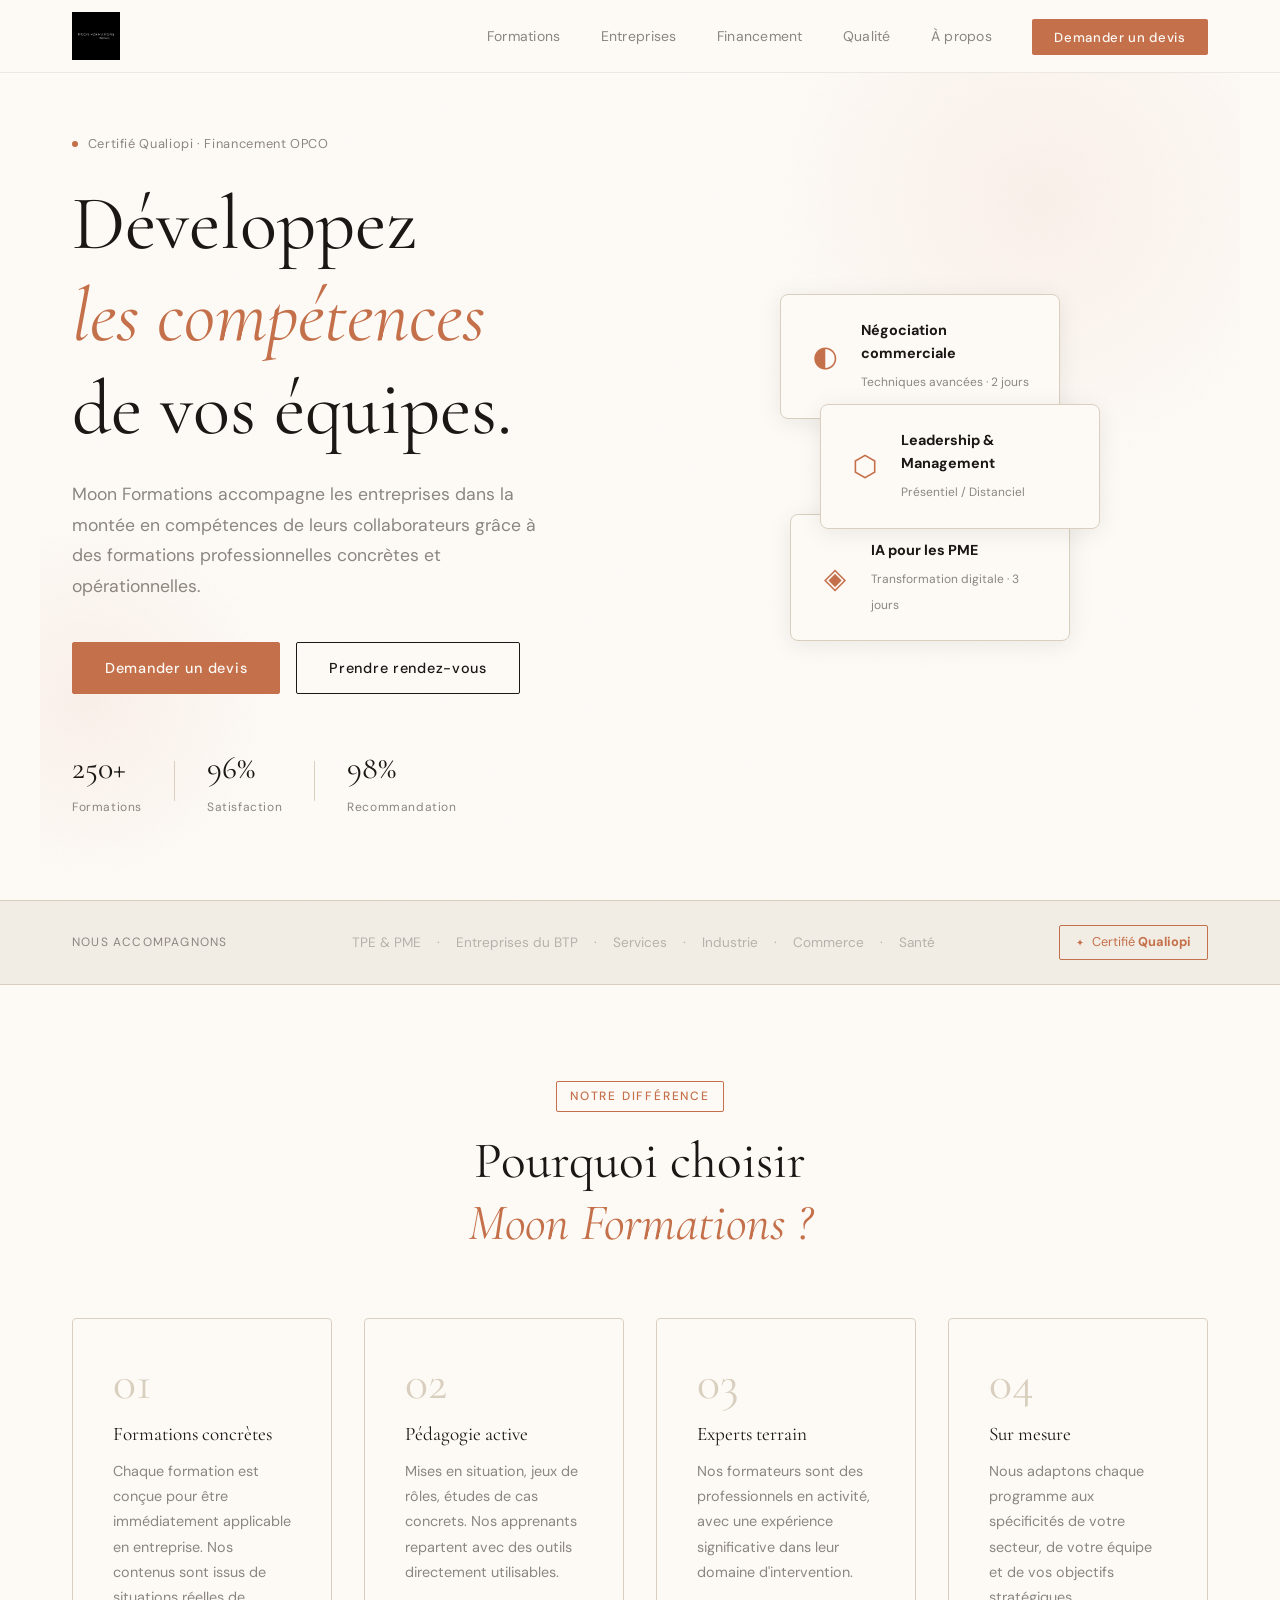
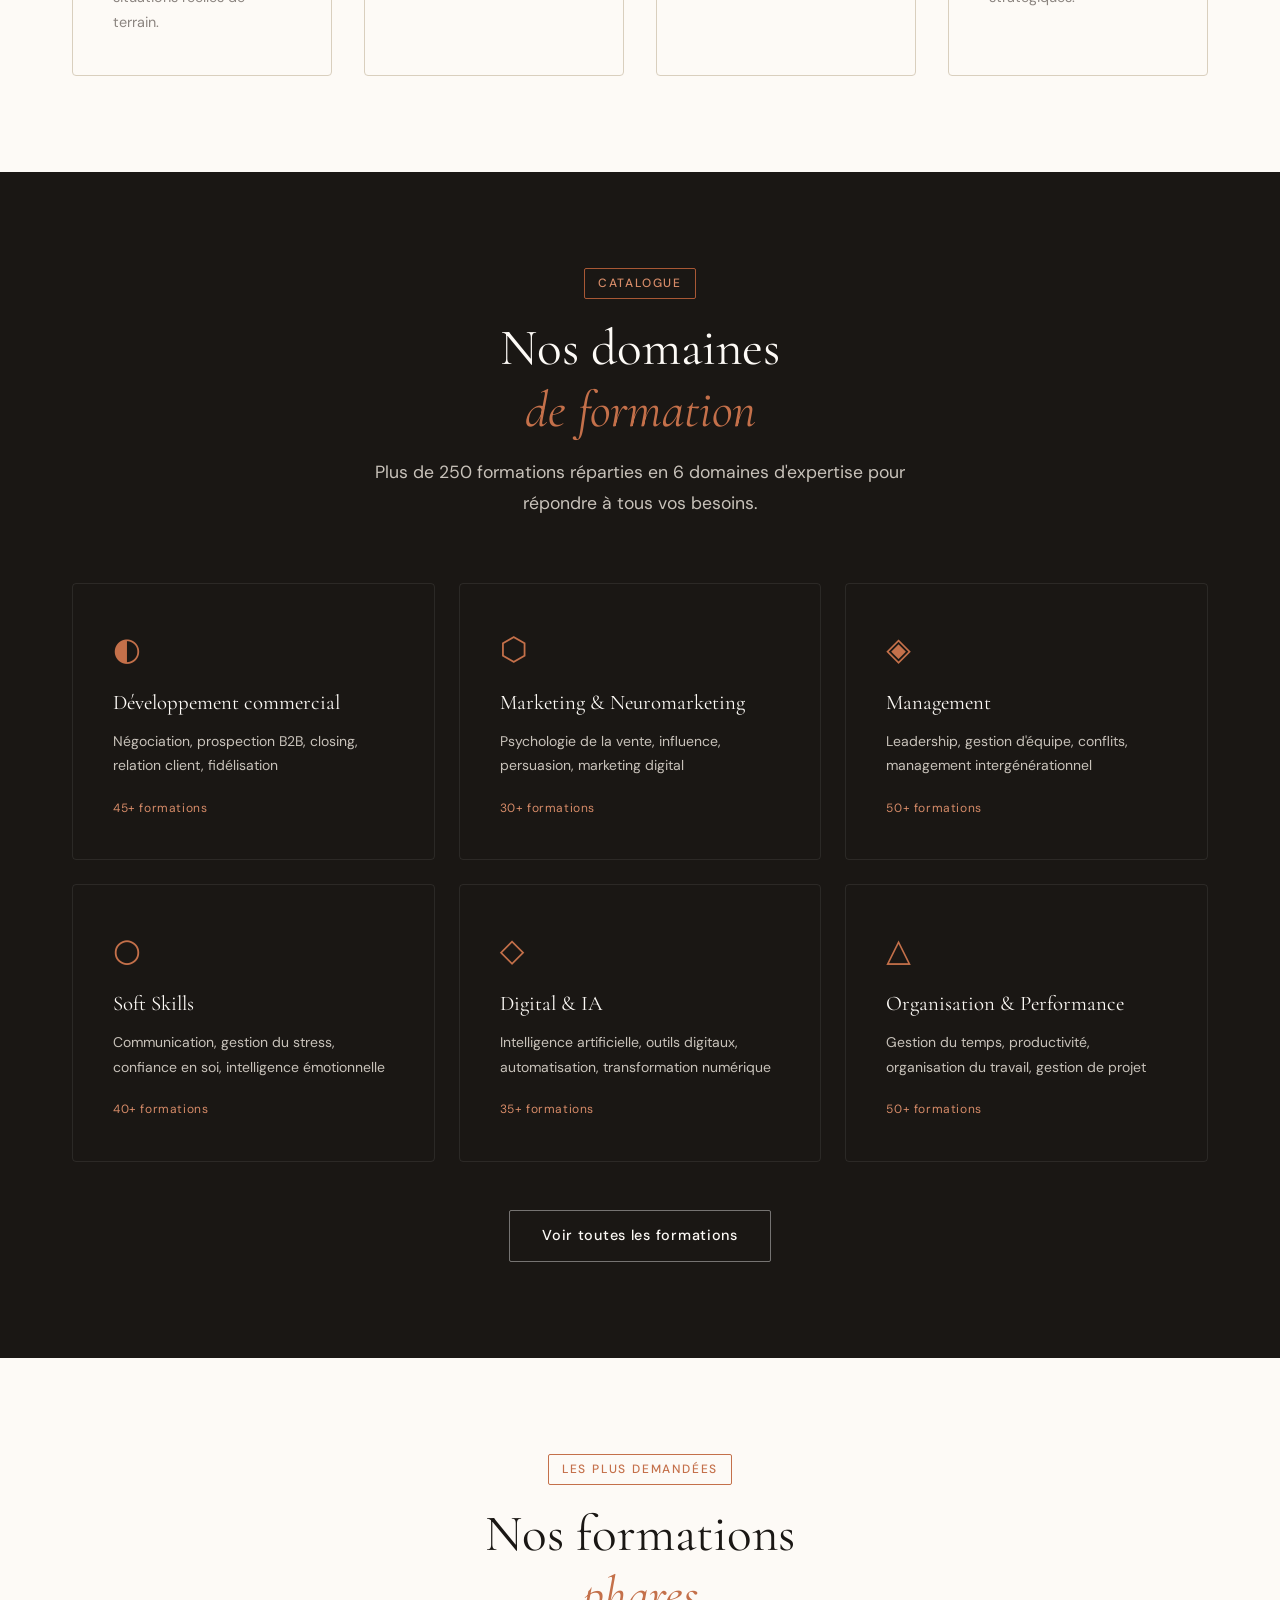
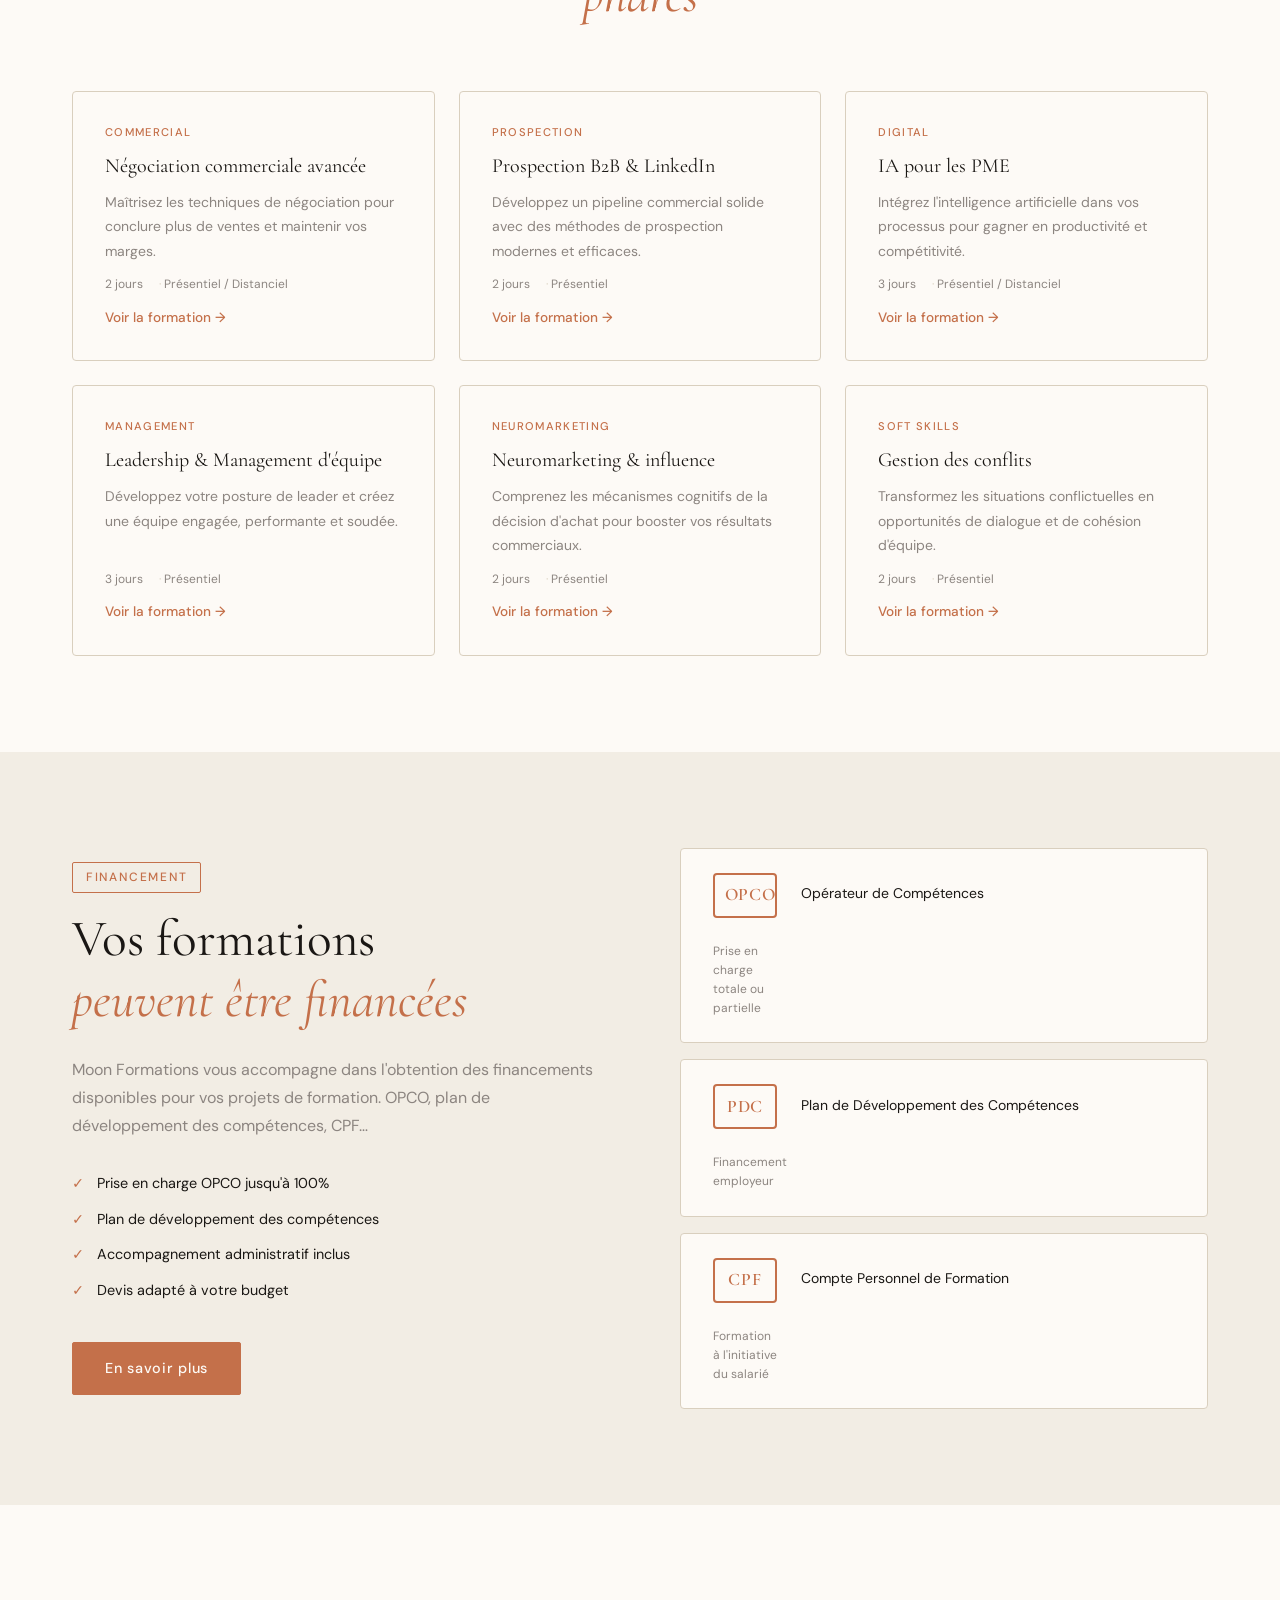
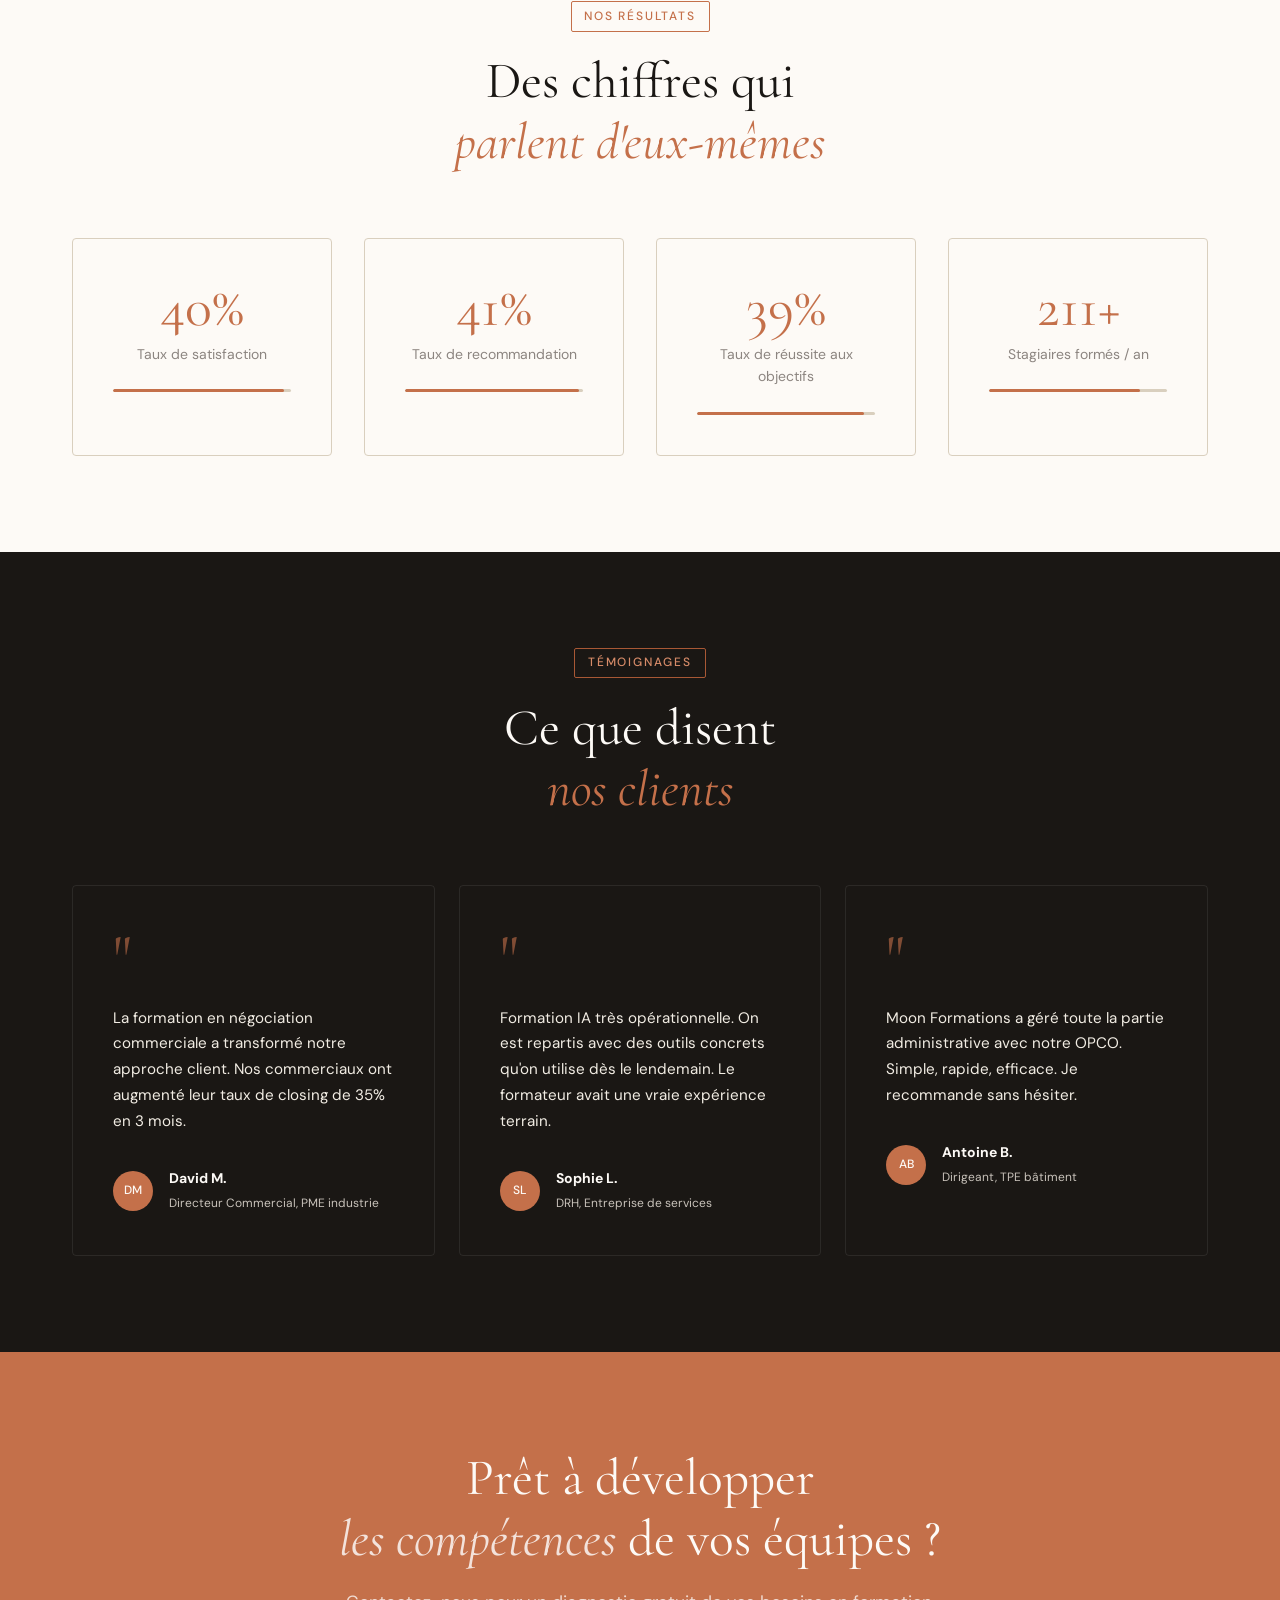
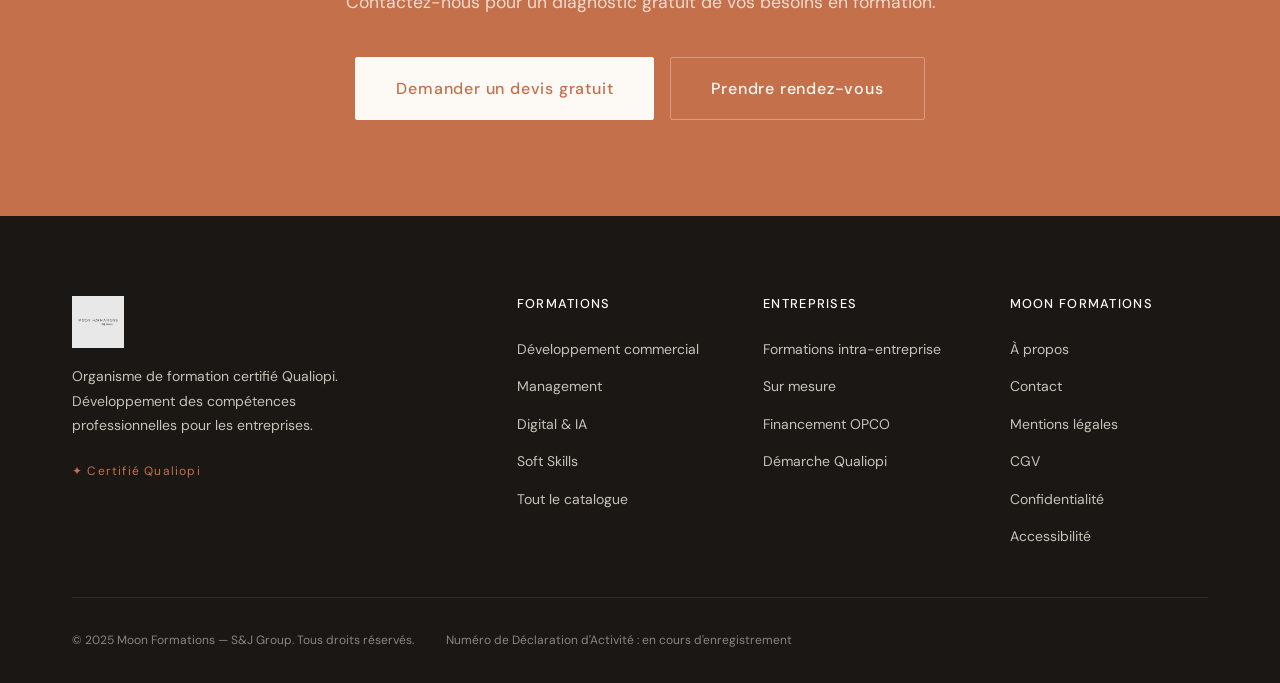
==== commit 8947b19a: "Add files via upload" ====
--- a/index.html
+++ b/index.html
@@ -1,6 +1,21 @@
 <!DOCTYPE html>
 <html lang="fr">
 <head>
+  <!-- Google tag (gtag.js) -->
+  <script async src="https://www.googletagmanager.com/gtag/js?id=G-QLVXW8SR63"></script>
+  <script>
+    window.dataLayer = window.dataLayer || [];
+    function gtag(){dataLayer.push(arguments);}
+    gtag('js', new Date());
+    gtag('config', 'G-QLVXW8SR63');
+  </script>
+
+  <script>
+    window.dataLayer = window.dataLayer || [];
+    function gtag(){dataLayer.push(arguments);}
+    gtag('js', new Date());
+    gtag('config', 'G-QLVXW8SR63');
+  </script>
   <meta charset="UTF-8">
   <meta name="viewport" content="width=device-width, initial-scale=1.0">
   <title>Moon Formations — Développez les compétences de vos équipes</title>
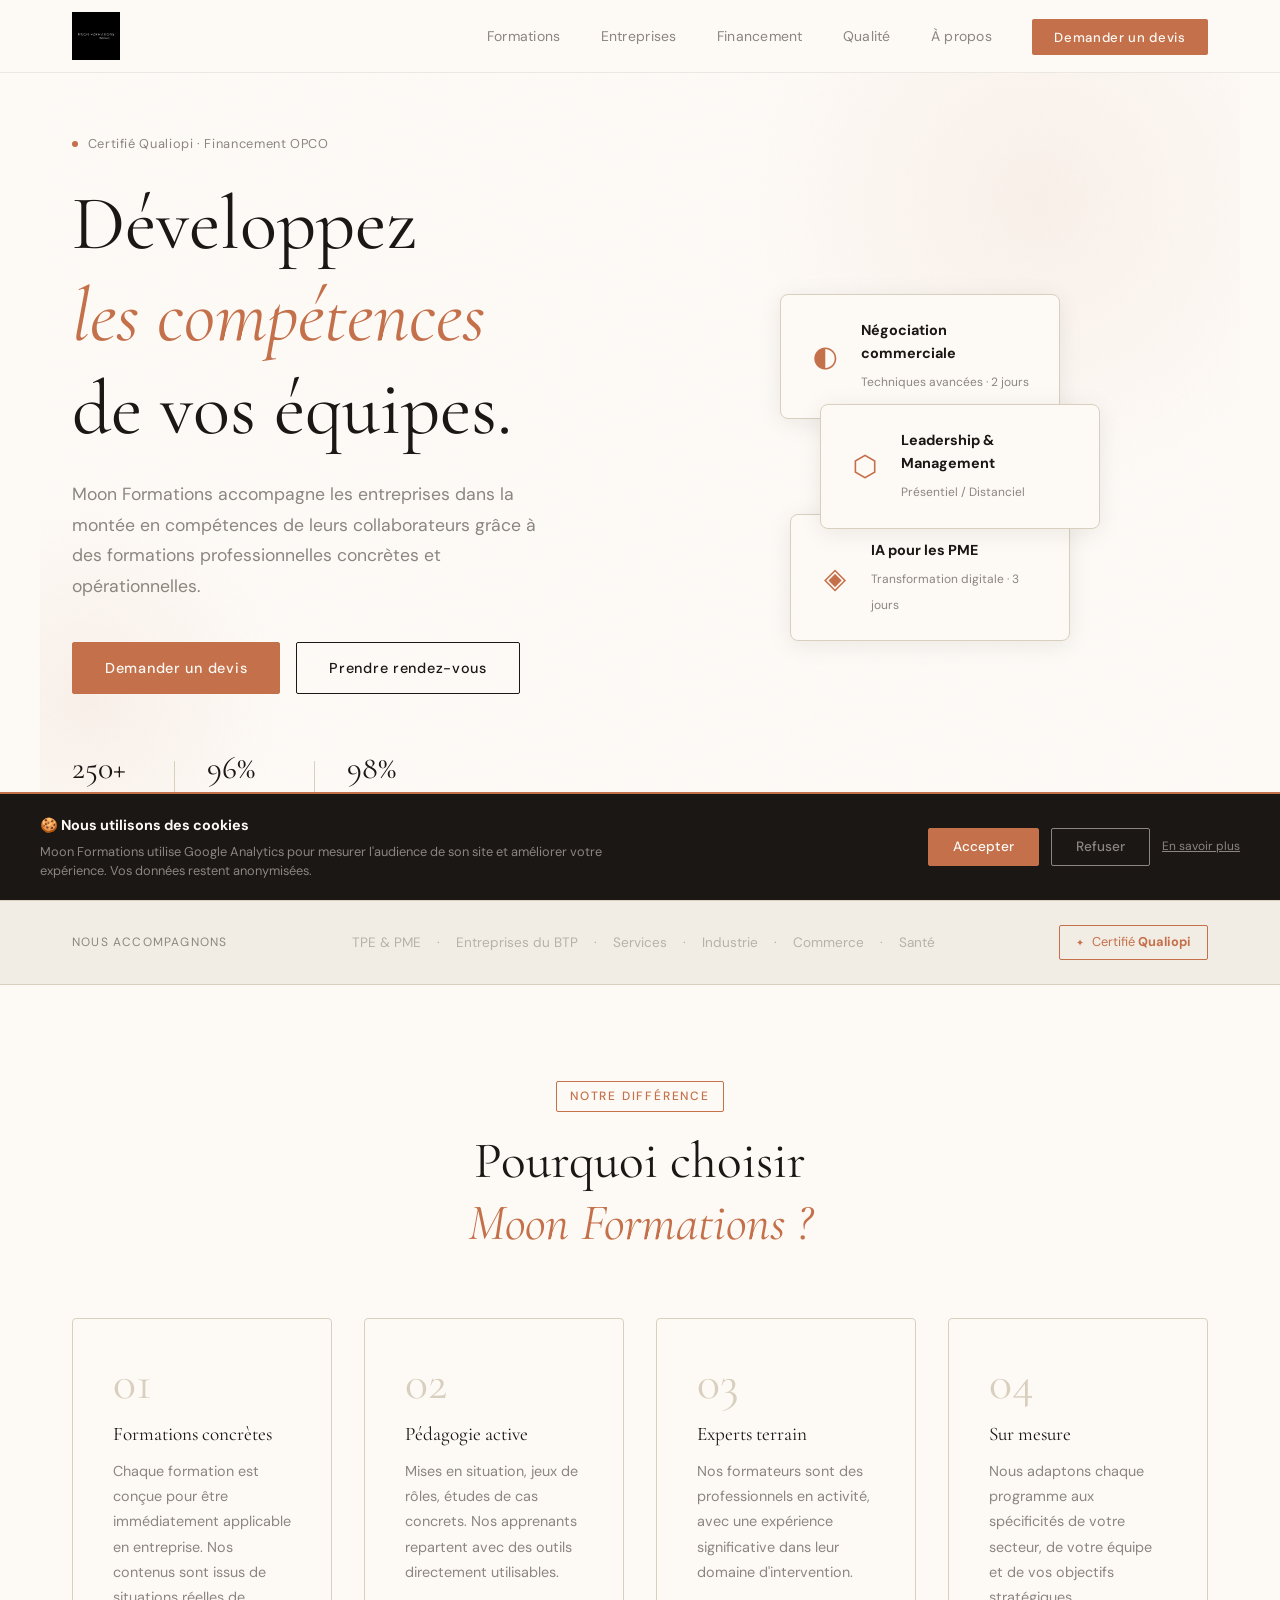
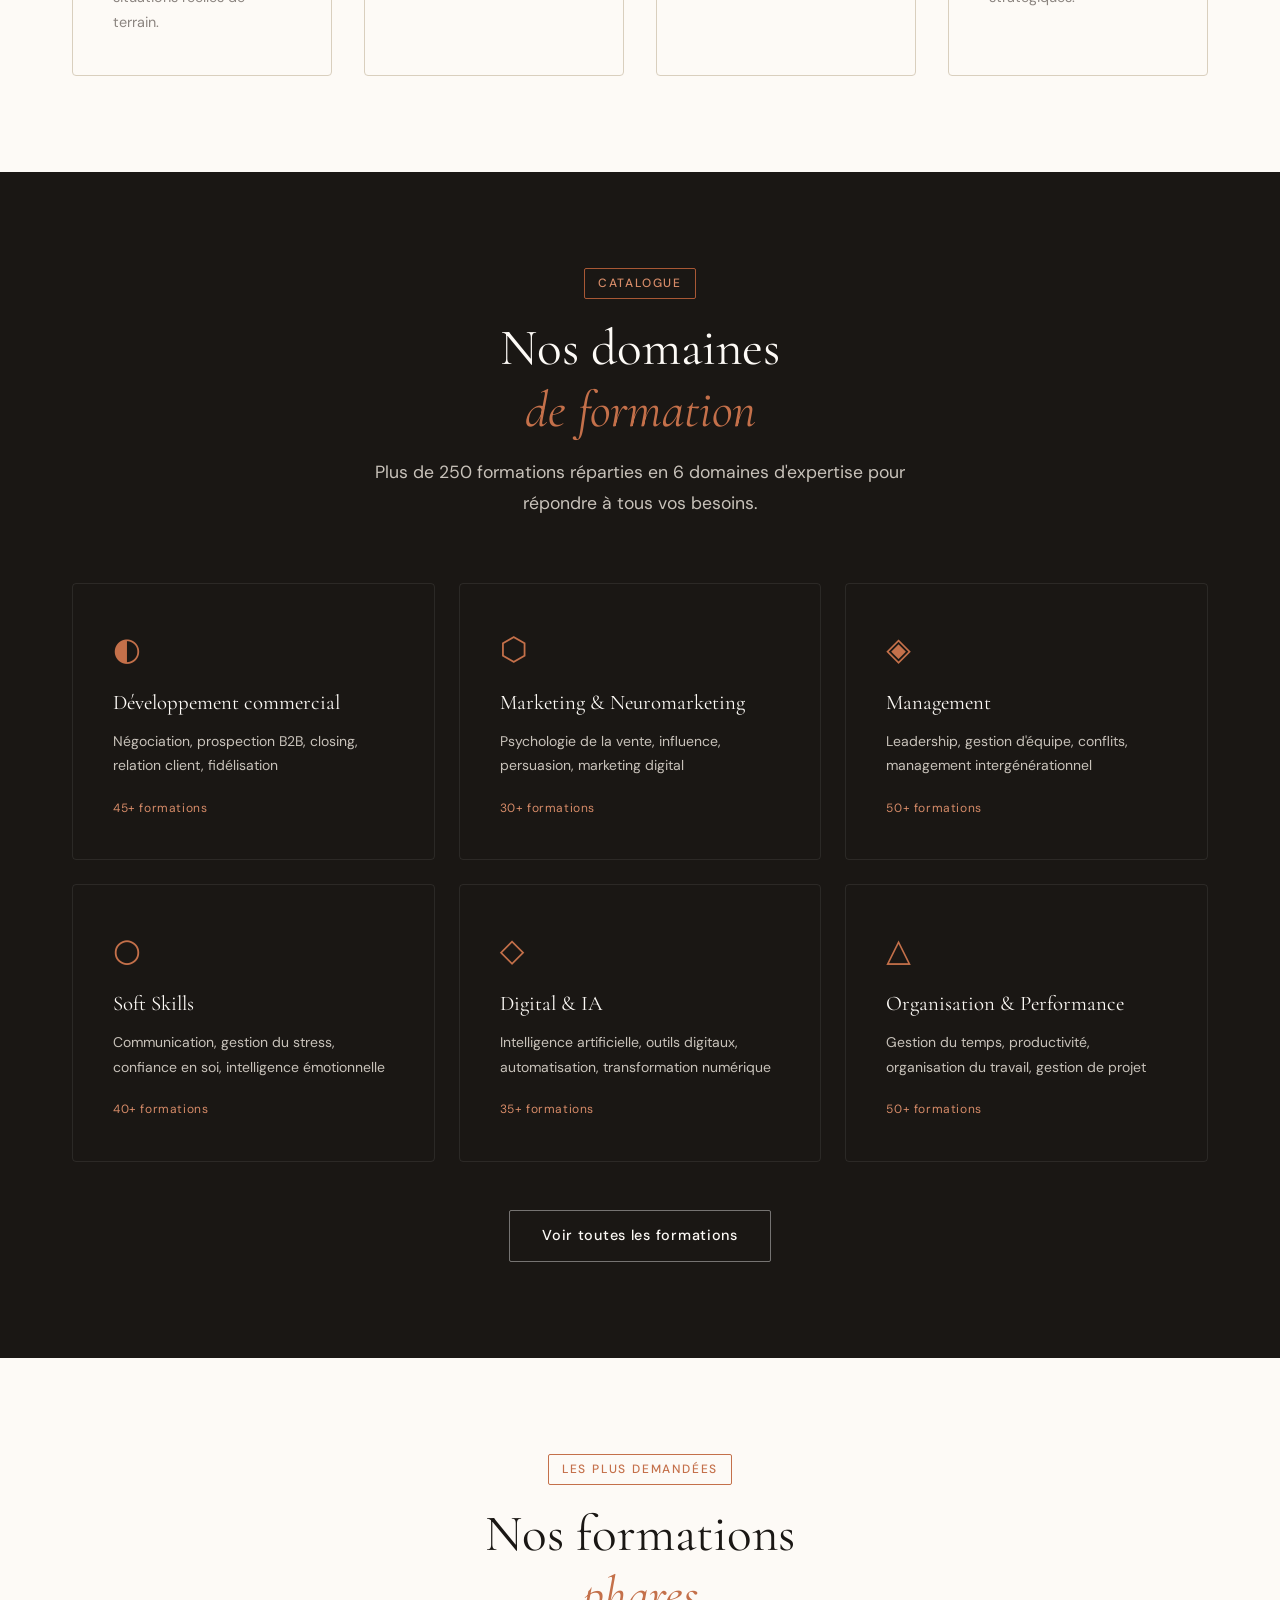
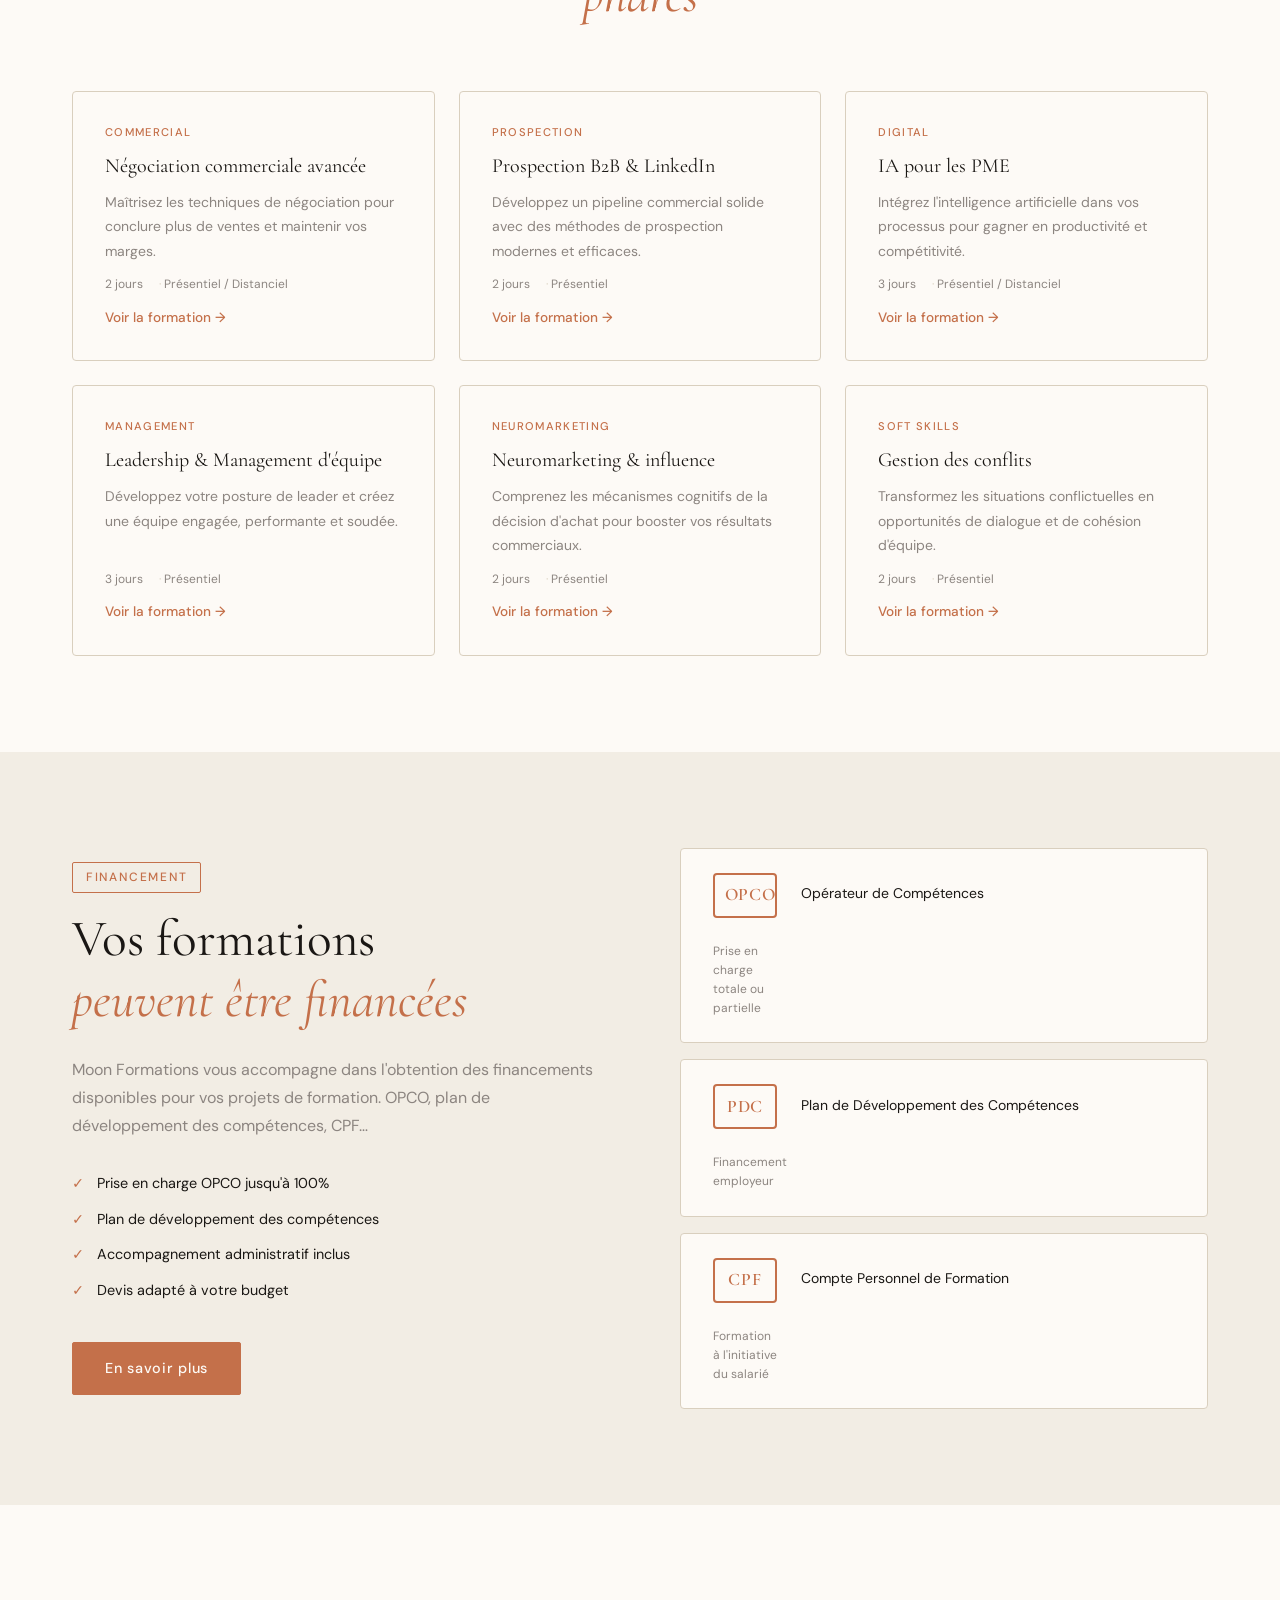
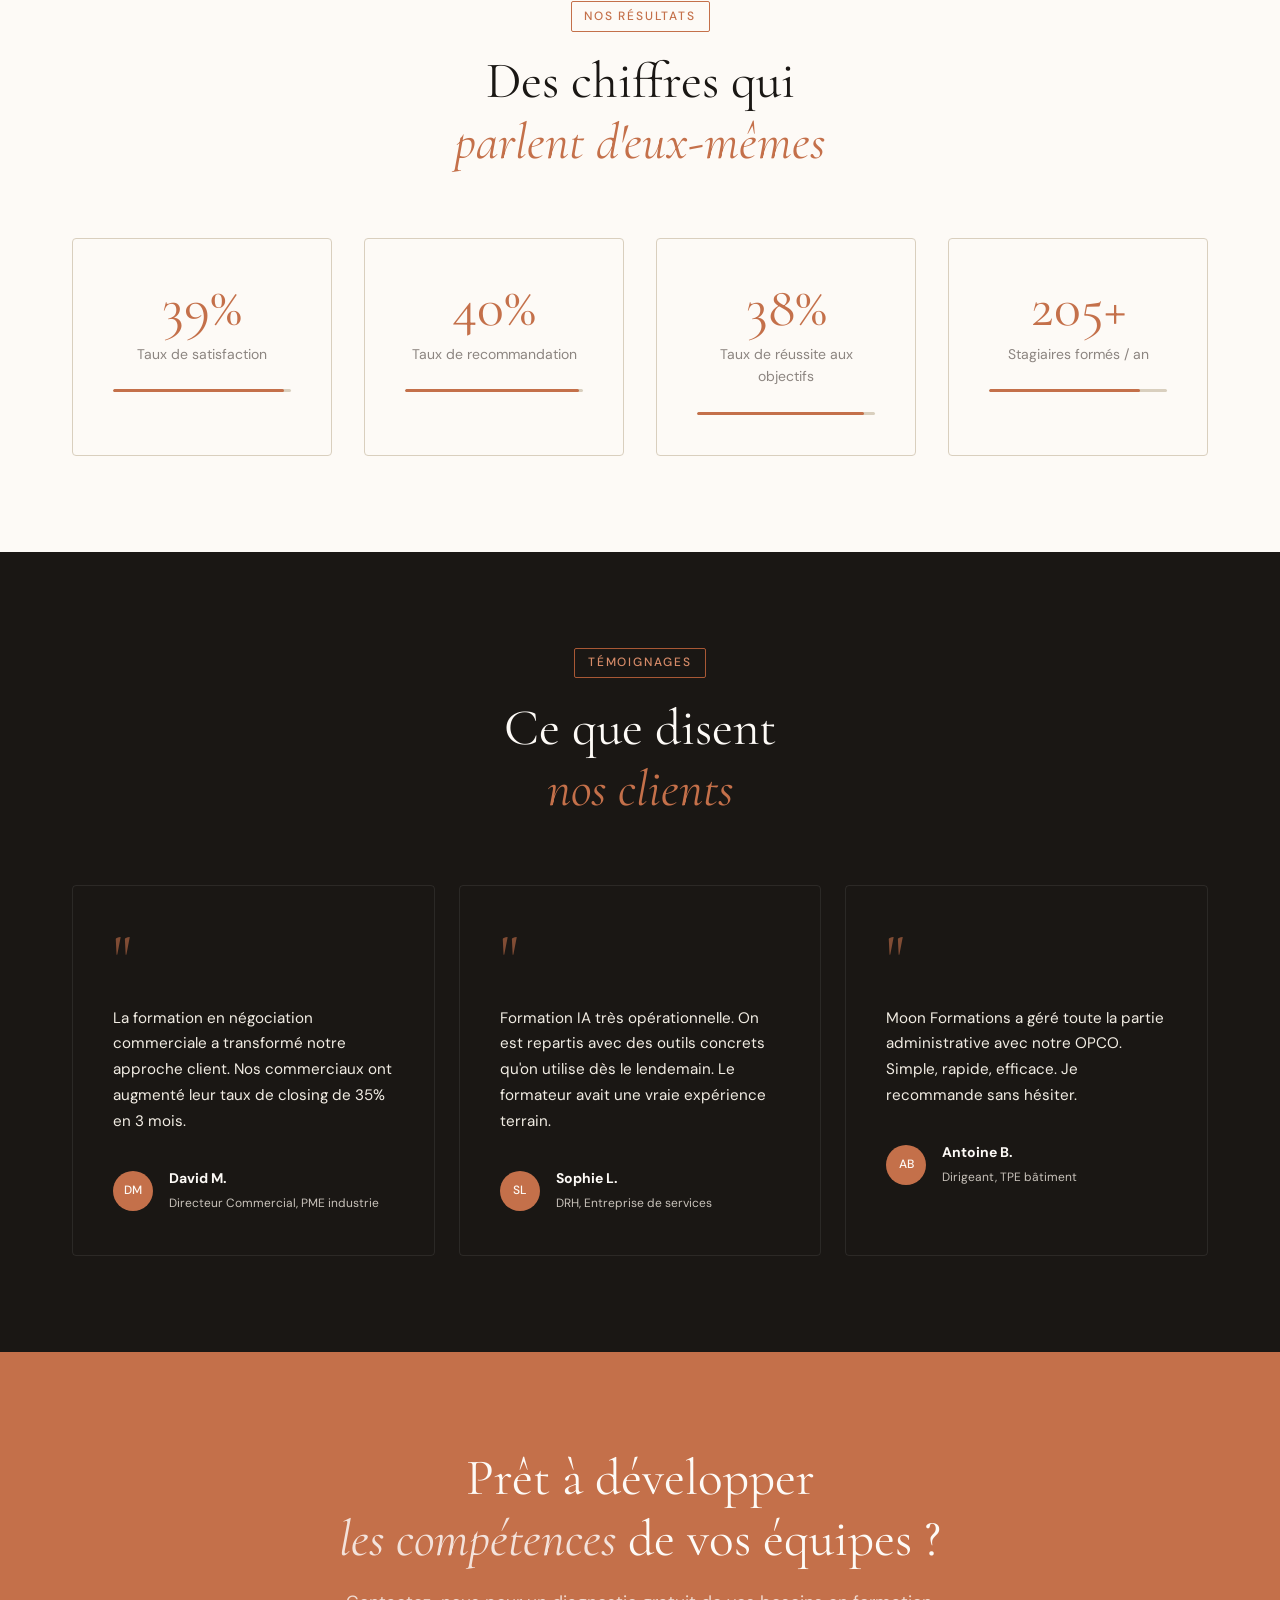
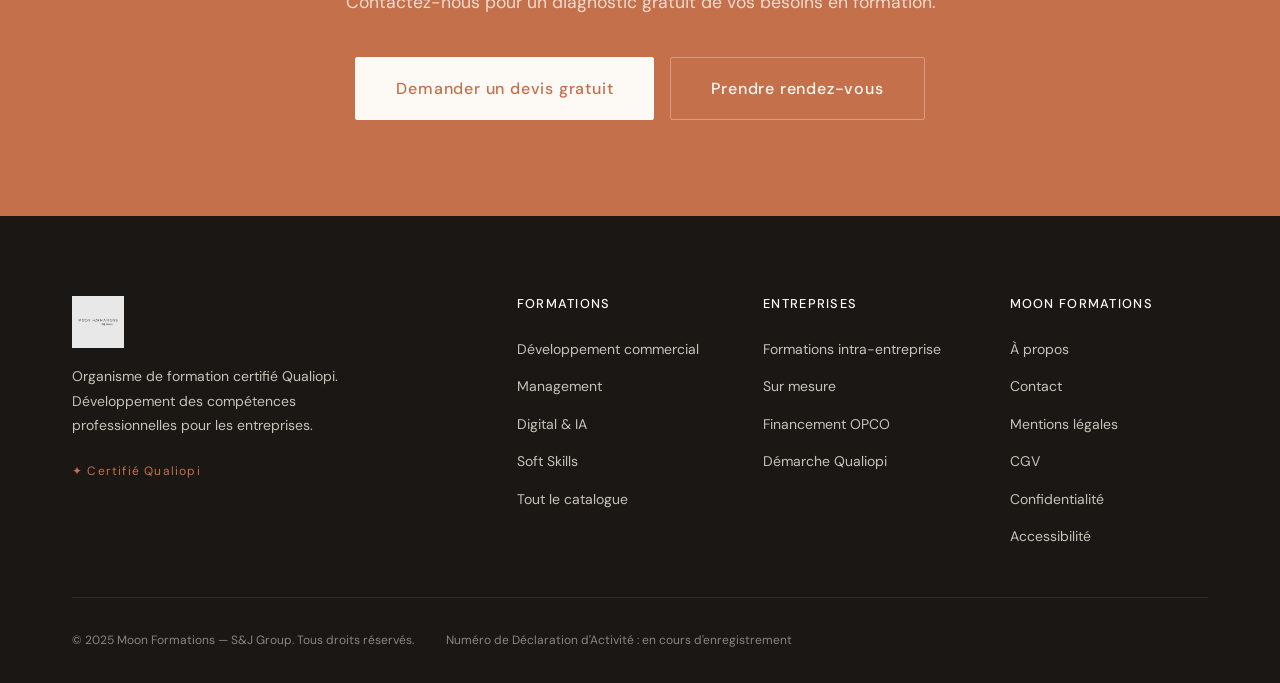
==== commit 96790b4a: "Add files via upload" ====
--- a/index.html
+++ b/index.html
@@ -1,6 +1,7 @@
 <!DOCTYPE html>
 <html lang="fr">
 <head>
+  <script src="cookies.js"></script>
   <!-- Google tag (gtag.js) -->
   <script async src="https://www.googletagmanager.com/gtag/js?id=G-QLVXW8SR63"></script>
   <script>
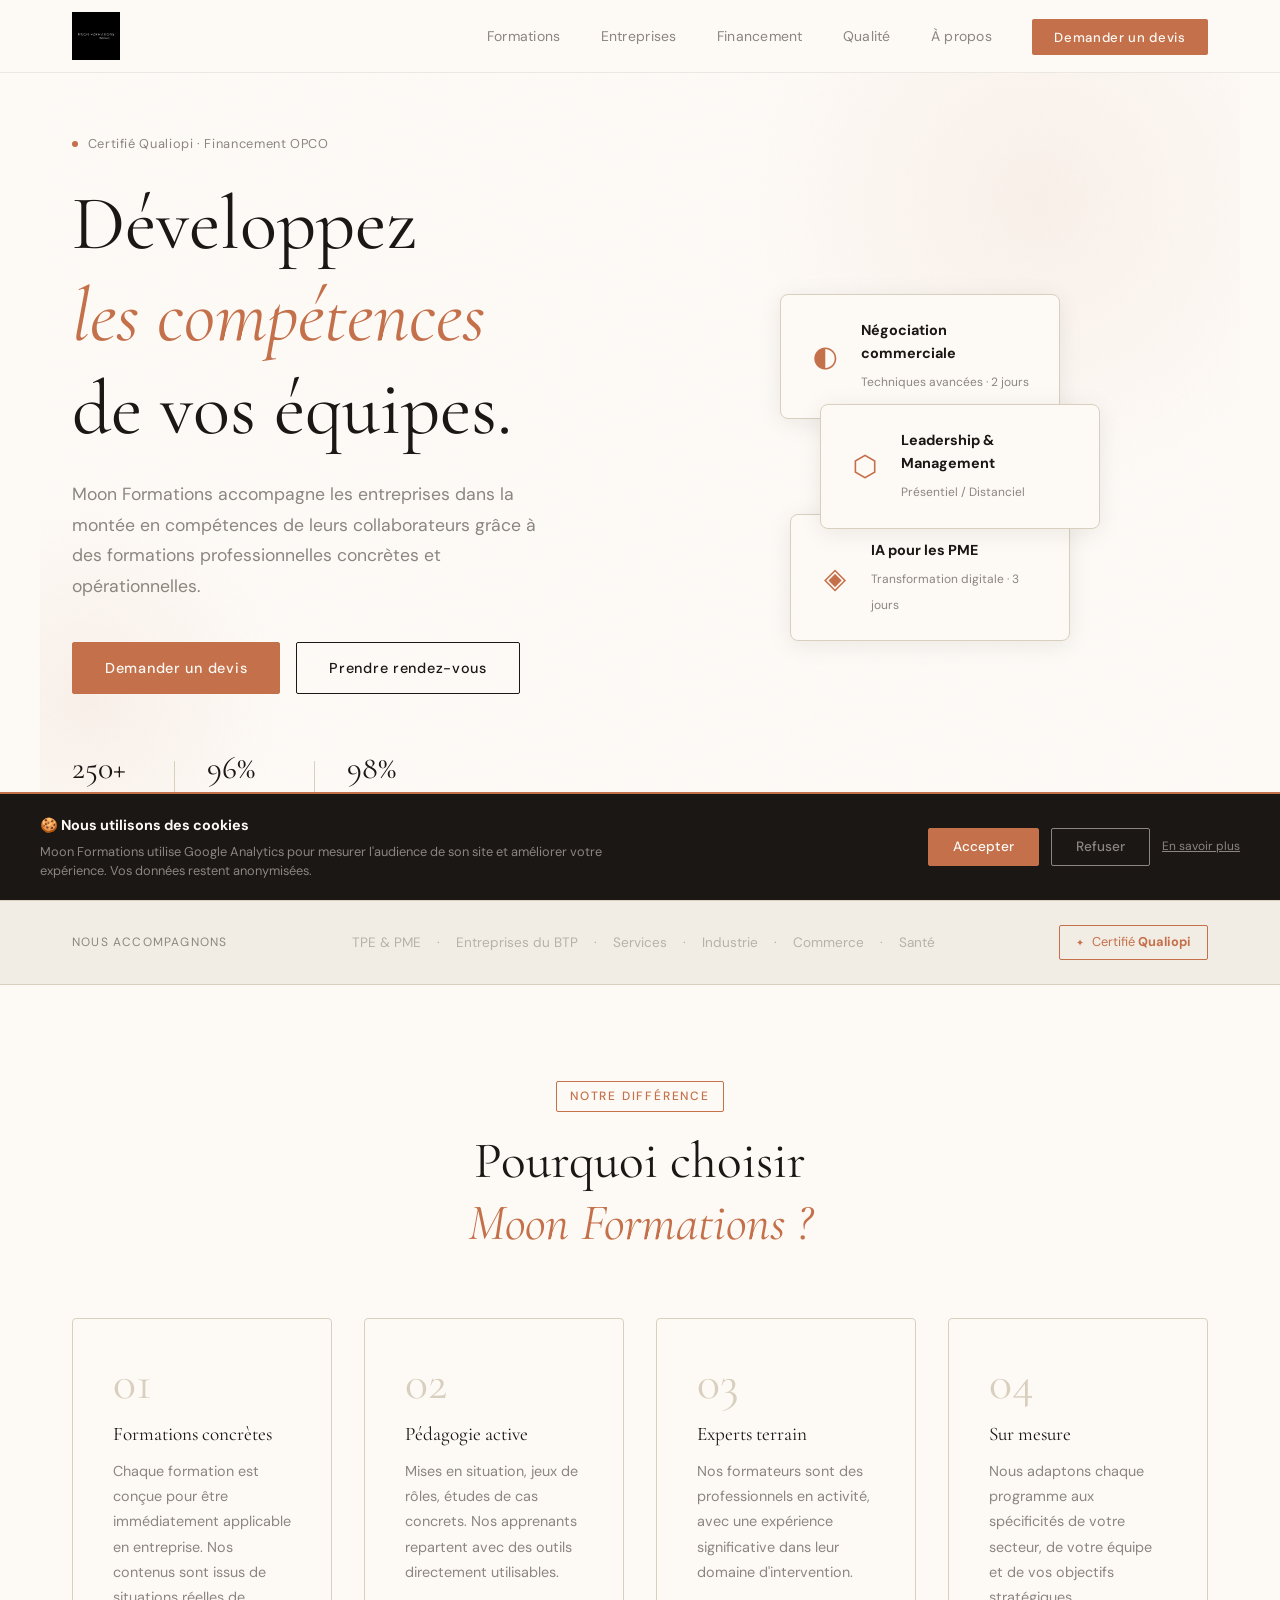
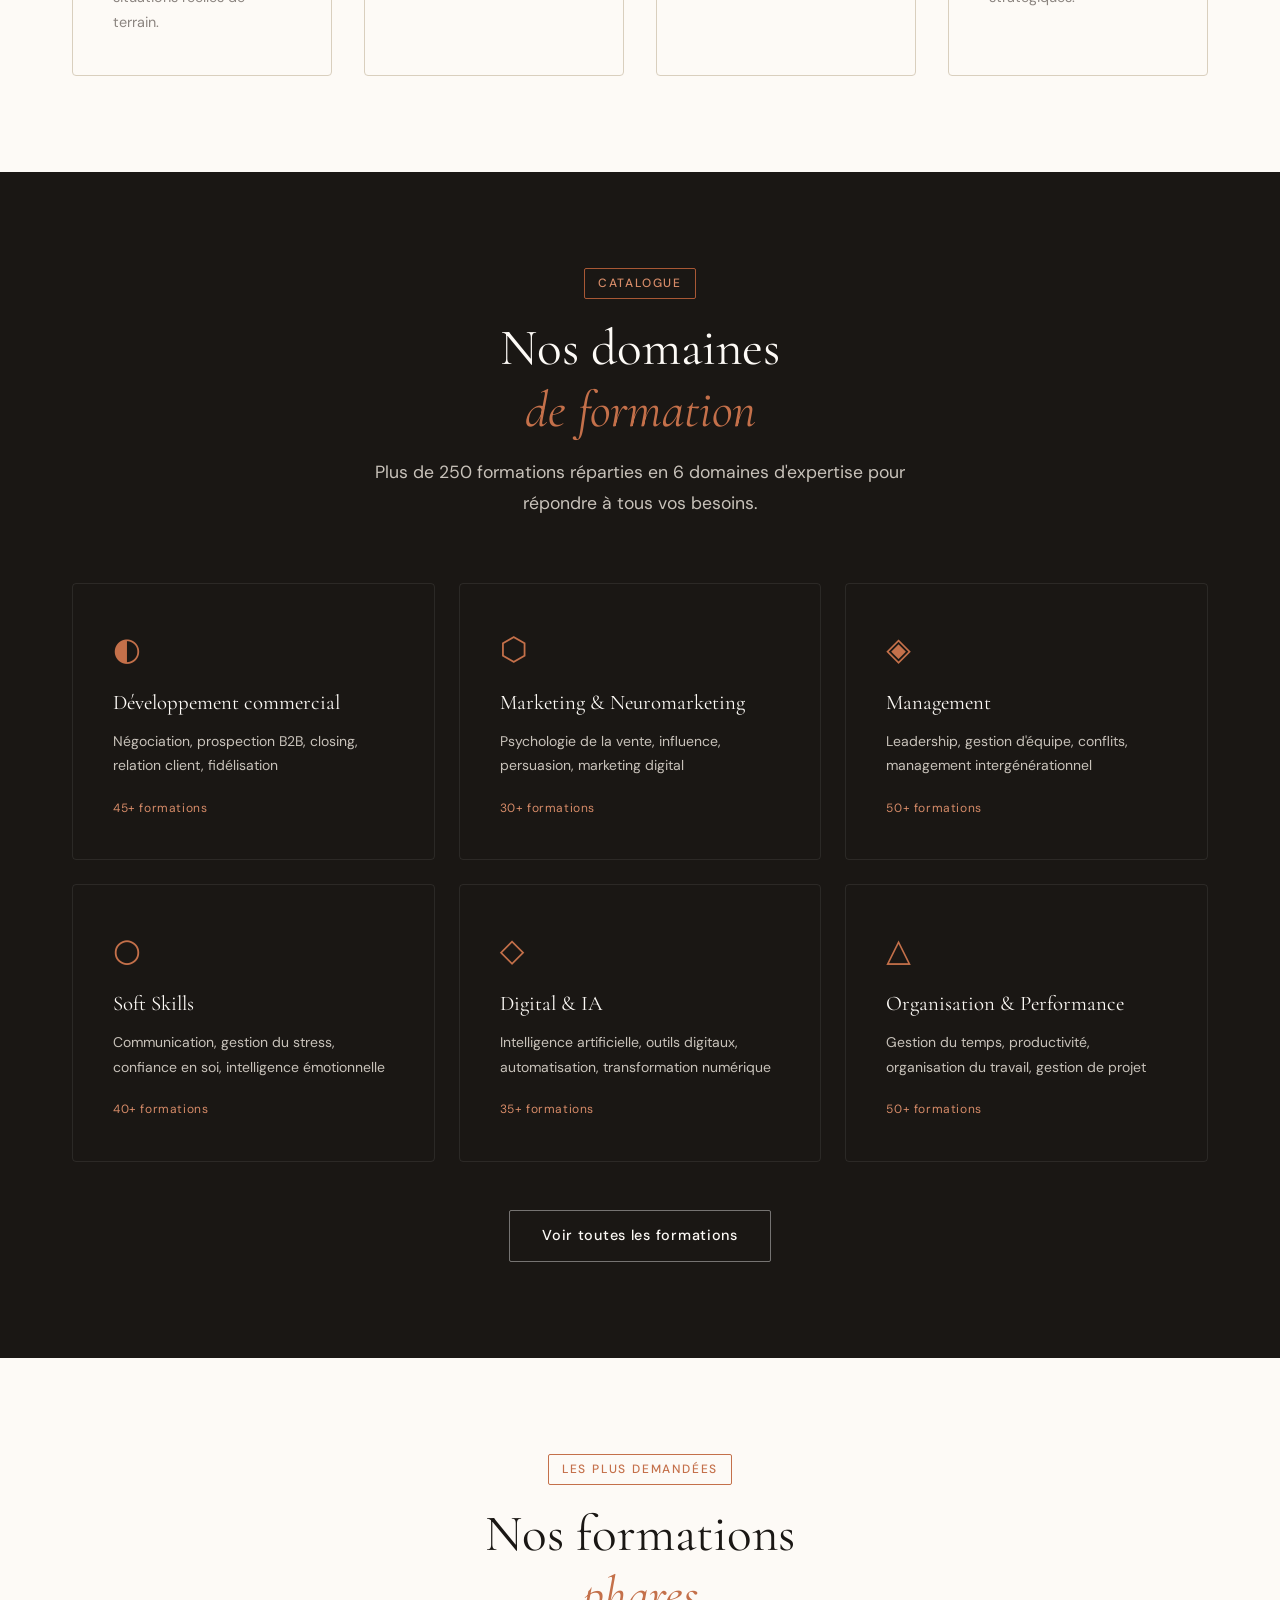
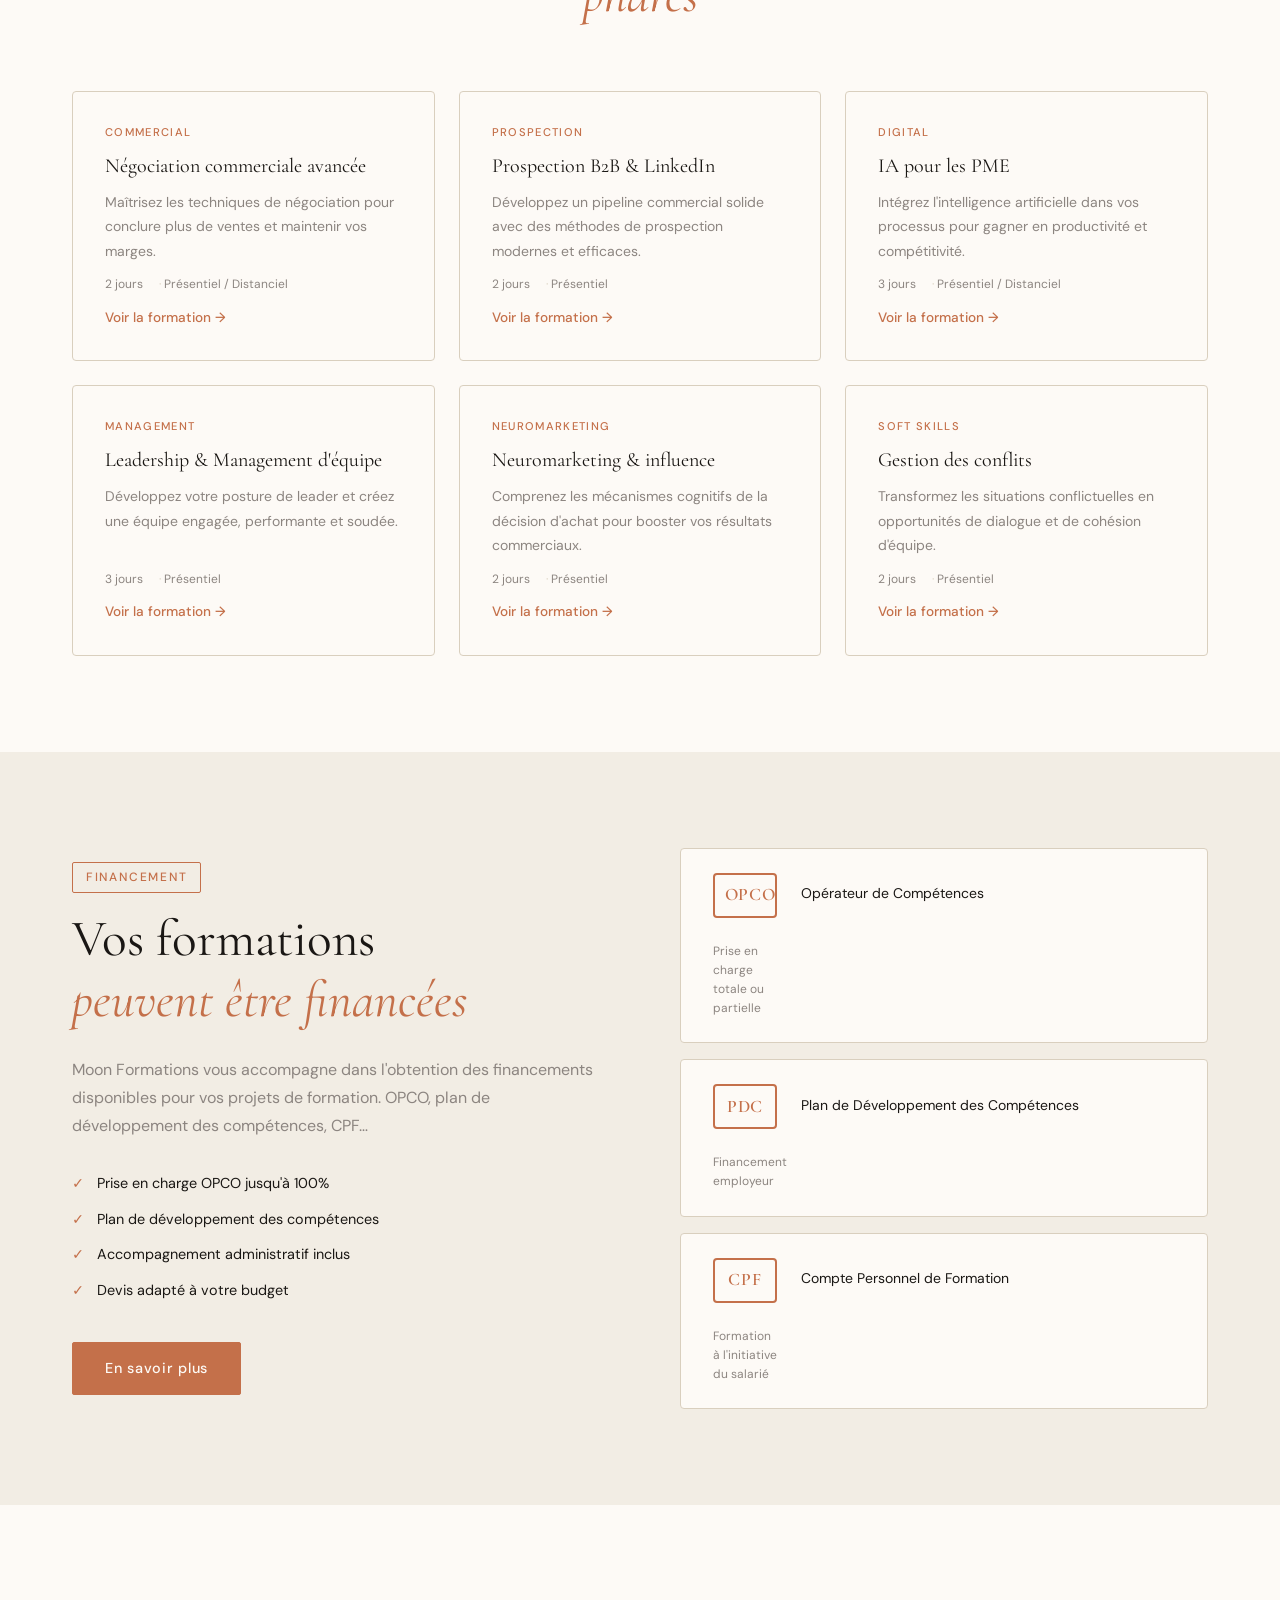
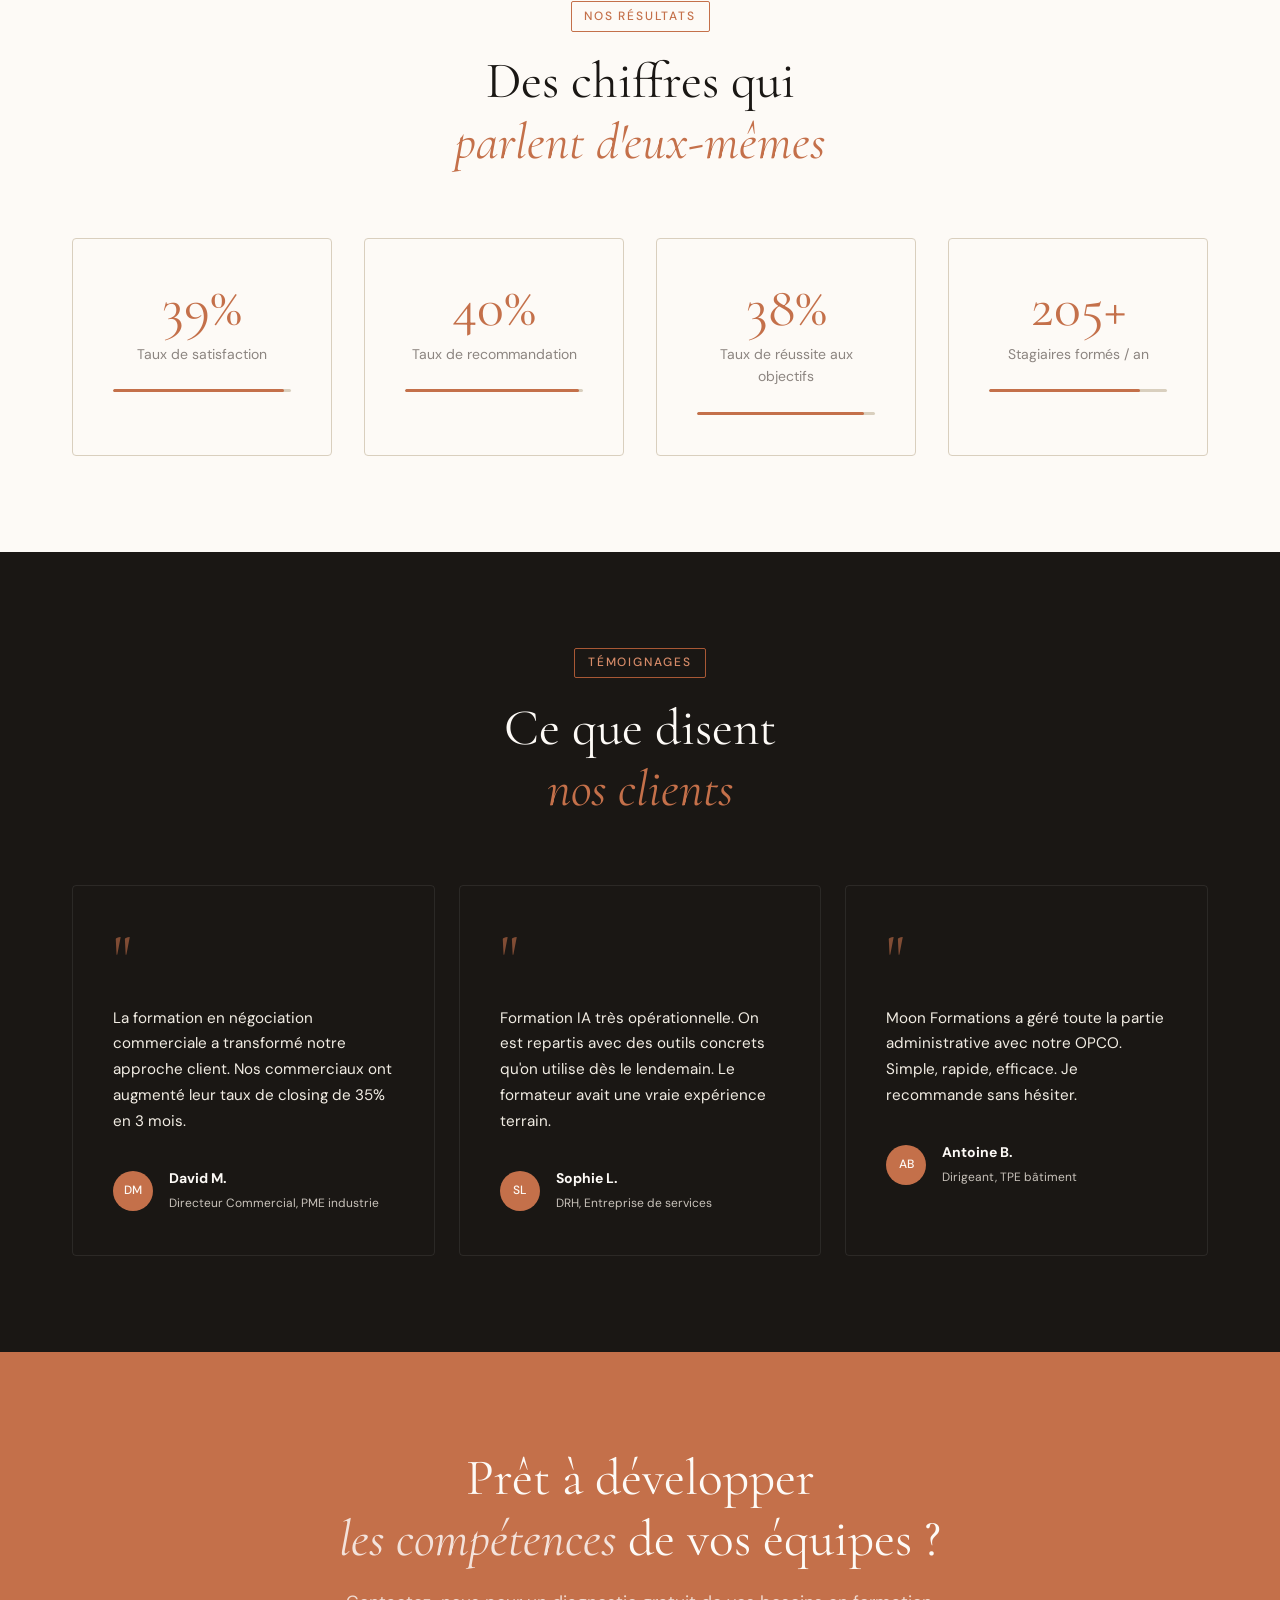
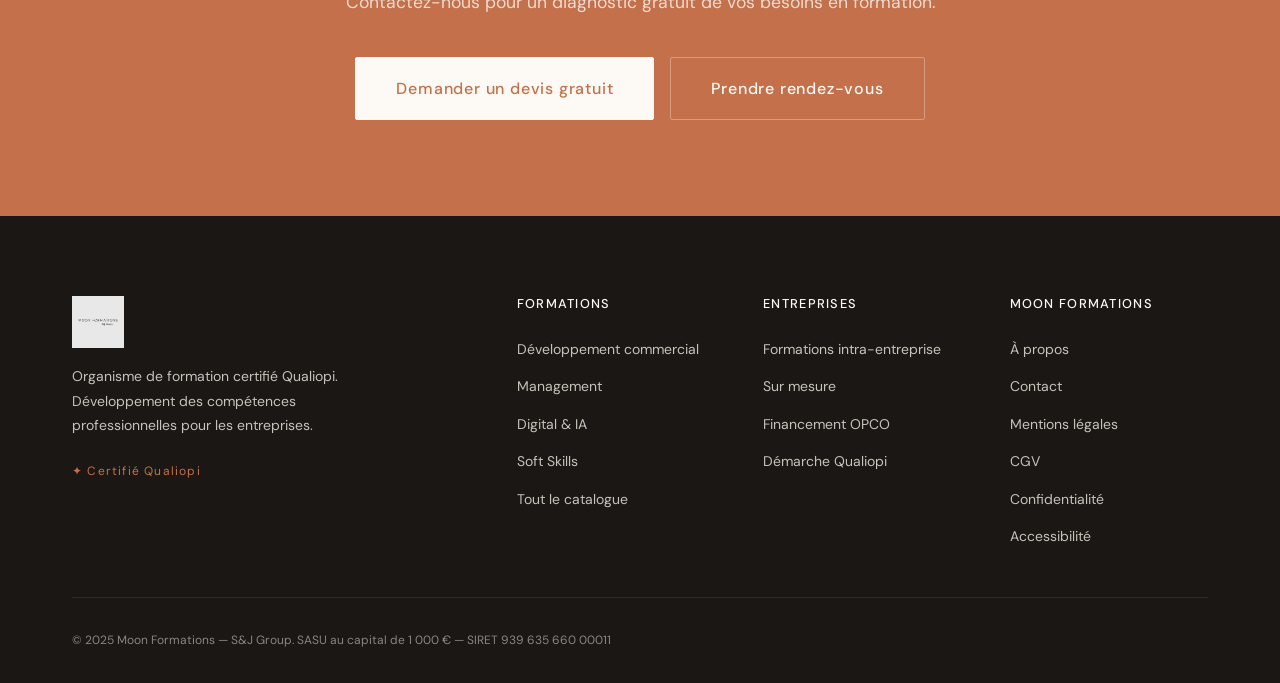
==== commit c26ea5dc: "Add files via upload" ====
--- a/index.html
+++ b/index.html
@@ -464,8 +464,7 @@
         </div>
       </div>
       <div class="footer-bottom">
-        <p>© 2025 Moon Formations — S&J Group. Tous droits réservés.</p>
-        <p>Numéro de Déclaration d'Activité : en cours d'enregistrement</p>
+        <p>© 2025 Moon Formations — S&amp;J Group. SASU au capital de 1 000 € — SIRET 939 635 660 00011</p>
       </div>
     </div>
   </footer>
